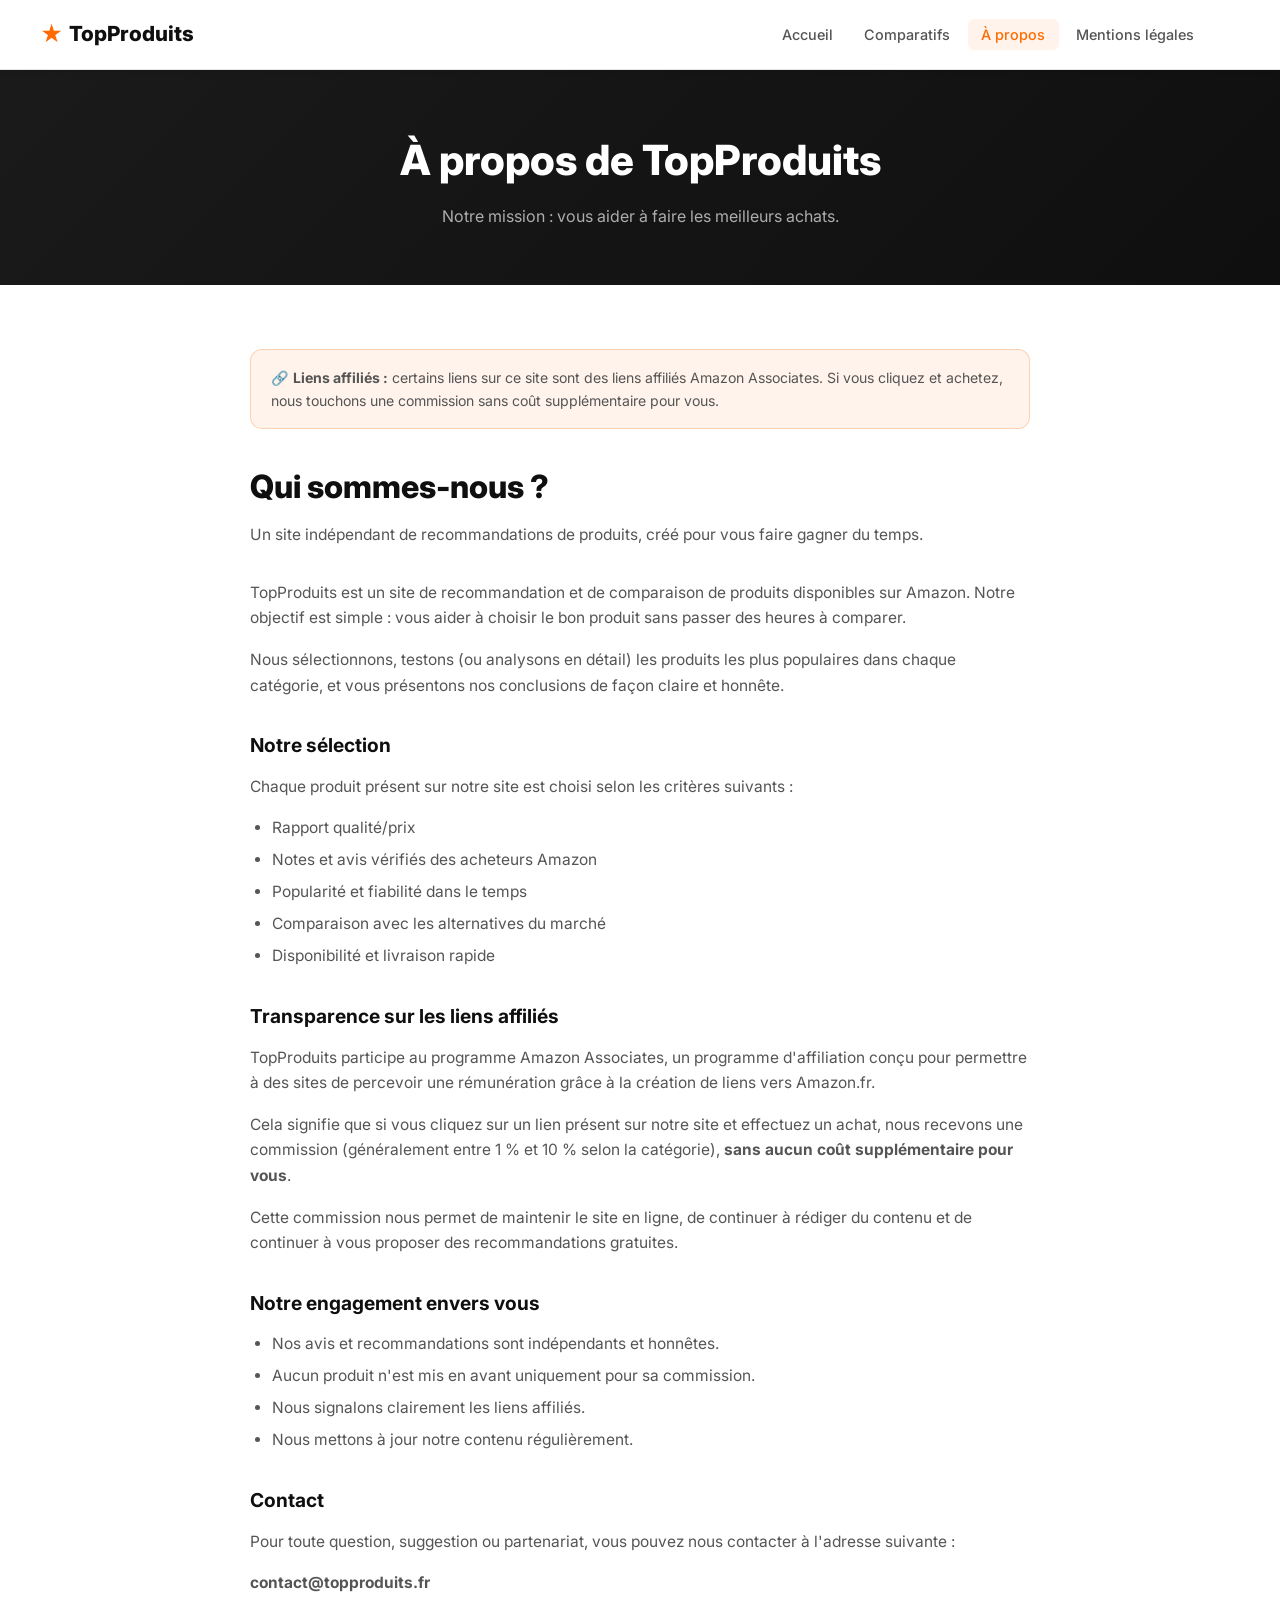
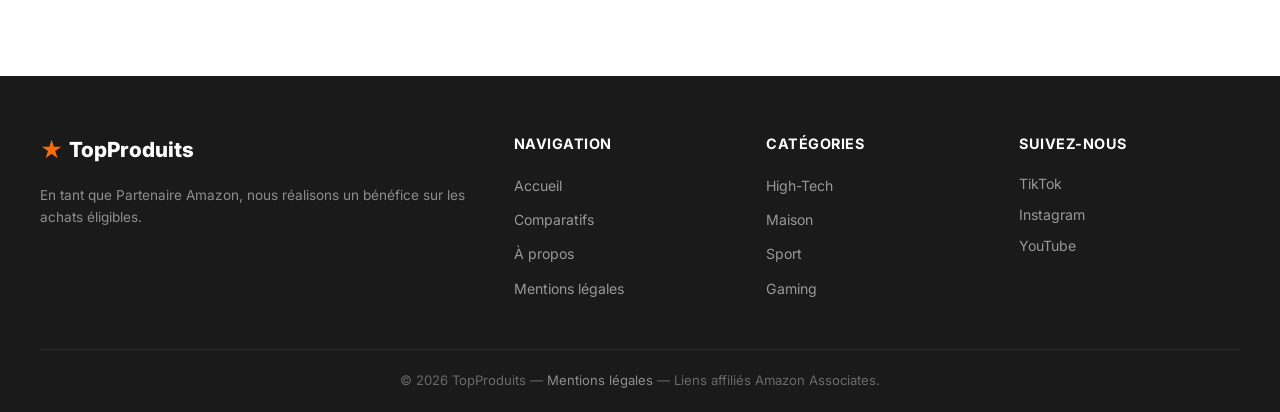
==== a-propos.html @ dd821898 "Initial commit - site affiliation TopProduits" ====
<!DOCTYPE html>
<html lang="fr">
<head>
  <meta charset="UTF-8" />
  <meta name="viewport" content="width=device-width, initial-scale=1.0" />
  <meta name="description" content="À propos de TopProduits – qui sommes-nous et comment nous sélectionnons nos produits." />
  <title>À propos – TopProduits</title>
  <link rel="stylesheet" href="css/style.css" />
  <link href="https://fonts.googleapis.com/css2?family=Inter:wght@300;400;500;600;700&display=swap" rel="stylesheet" />
</head>
<body>

  <header class="header">
    <div class="container header__inner">
      <a href="index.html" class="logo"><span class="logo__icon">★</span><span class="logo__text">TopProduits</span></a>
      <nav class="nav" id="nav">
        <ul class="nav__list">
          <li><a href="index.html" class="nav__link">Accueil</a></li>
          <li><a href="comparatifs.html" class="nav__link">Comparatifs</a></li>
          <li><a href="a-propos.html" class="nav__link active">À propos</a></li>
          <li><a href="mentions-legales.html" class="nav__link">Mentions légales</a></li>
        </ul>
      </nav>
      <div class="header__actions">
        <button class="btn-menu" id="menuToggle" aria-label="Menu"><span></span><span></span><span></span></button>
      </div>
    </div>
  </header>

  <section class="page-hero">
    <div class="container">
      <h1>À propos de TopProduits</h1>
      <p>Notre mission : vous aider à faire les meilleurs achats.</p>
    </div>
  </section>

  <main class="prose-page">
    <div class="container prose-page__inner">

      <div class="affiliate-banner">
        🔗 <strong>Liens affiliés :</strong> certains liens sur ce site sont des liens affiliés Amazon Associates. Si vous cliquez et achetez, nous touchons une commission sans coût supplémentaire pour vous.
      </div>

      <h1>Qui sommes-nous ?</h1>
      <p class="subtitle">Un site indépendant de recommandations de produits, créé pour vous faire gagner du temps.</p>

      <p>TopProduits est un site de recommandation et de comparaison de produits disponibles sur Amazon. Notre objectif est simple : vous aider à choisir le bon produit sans passer des heures à comparer.</p>

      <p>Nous sélectionnons, testons (ou analysons en détail) les produits les plus populaires dans chaque catégorie, et vous présentons nos conclusions de façon claire et honnête.</p>

      <h2>Notre sélection</h2>
      <p>Chaque produit présent sur notre site est choisi selon les critères suivants :</p>
      <ul>
        <li>Rapport qualité/prix</li>
        <li>Notes et avis vérifiés des acheteurs Amazon</li>
        <li>Popularité et fiabilité dans le temps</li>
        <li>Comparaison avec les alternatives du marché</li>
        <li>Disponibilité et livraison rapide</li>
      </ul>

      <h2>Transparence sur les liens affiliés</h2>
      <p>TopProduits participe au programme Amazon Associates, un programme d'affiliation conçu pour permettre à des sites de percevoir une rémunération grâce à la création de liens vers Amazon.fr.</p>
      <p>Cela signifie que si vous cliquez sur un lien présent sur notre site et effectuez un achat, nous recevons une commission (généralement entre 1 % et 10 % selon la catégorie), <strong>sans aucun coût supplémentaire pour vous</strong>.</p>
      <p>Cette commission nous permet de maintenir le site en ligne, de continuer à rédiger du contenu et de continuer à vous proposer des recommandations gratuites.</p>

      <h2>Notre engagement envers vous</h2>
      <ul>
        <li>Nos avis et recommandations sont indépendants et honnêtes.</li>
        <li>Aucun produit n'est mis en avant uniquement pour sa commission.</li>
        <li>Nous signalons clairement les liens affiliés.</li>
        <li>Nous mettons à jour notre contenu régulièrement.</li>
      </ul>

      <h2>Contact</h2>
      <p>Pour toute question, suggestion ou partenariat, vous pouvez nous contacter à l'adresse suivante :</p>
      <p><strong>contact@topproduits.fr</strong></p>

    </div>
  </main>

  <footer class="footer">
    <div class="container footer__inner">
      <div class="footer__brand"><a href="index.html" class="logo"><span class="logo__icon">★</span><span class="logo__text">TopProduits</span></a><p>En tant que Partenaire Amazon, nous réalisons un bénéfice sur les achats éligibles.</p></div>
      <div class="footer__links"><h4>Navigation</h4><ul><li><a href="index.html">Accueil</a></li><li><a href="comparatifs.html">Comparatifs</a></li><li><a href="a-propos.html">À propos</a></li><li><a href="mentions-legales.html">Mentions légales</a></li></ul></div>
      <div class="footer__links"><h4>Catégories</h4><ul><li><a href="index.html#cat-tech">High-Tech</a></li><li><a href="index.html#cat-maison">Maison</a></li><li><a href="index.html#cat-sport">Sport</a></li><li><a href="index.html#cat-gaming">Gaming</a></li></ul></div>
      <div class="footer__social"><h4>Suivez-nous</h4><div class="social-links"><a href="#" class="social-link">TikTok</a><a href="#" class="social-link">Instagram</a><a href="#" class="social-link">YouTube</a></div></div>
    </div>
    <div class="footer__bottom"><div class="container"><p>© 2026 TopProduits — <a href="mentions-legales.html">Mentions légales</a> — Liens affiliés Amazon Associates.</p></div></div>
  </footer>

  <button class="back-to-top" id="backToTop" aria-label="Retour en haut">↑</button>
  <script src="js/products.js"></script>
  <script src="js/app.js"></script>
</body>
</html>
---- css/style.css ----
/* =========================================
   RESET & BASE
   ========================================= */
*, *::before, *::after { box-sizing: border-box; margin: 0; padding: 0; }

:root {
  --clr-primary:    #ff6b00;
  --clr-primary-dk: #e05a00;
  --clr-dark:       #0f0f0f;
  --clr-gray-900:   #1a1a1a;
  --clr-gray-800:   #2a2a2a;
  --clr-gray-600:   #555;
  --clr-gray-400:   #999;
  --clr-gray-200:   #e5e5e5;
  --clr-gray-100:   #f5f5f5;
  --clr-white:      #ffffff;
  --clr-success:    #22c55e;
  --radius-sm:  6px;
  --radius-md:  12px;
  --radius-lg:  20px;
  --shadow-sm:  0 1px 4px rgba(0,0,0,.08);
  --shadow-md:  0 4px 20px rgba(0,0,0,.12);
  --shadow-lg:  0 8px 40px rgba(0,0,0,.18);
  --font:       'Inter', sans-serif;
  --trans:      .25s ease;
}

html { scroll-behavior: smooth; font-size: 16px; }

body {
  font-family: var(--font);
  background: var(--clr-white);
  color: var(--clr-dark);
  line-height: 1.65;
  -webkit-font-smoothing: antialiased;
}

a { color: inherit; text-decoration: none; }
img { max-width: 100%; display: block; }
ul { list-style: none; }
button { cursor: pointer; border: none; background: none; font-family: inherit; }
input, select { font-family: inherit; }

.container {
  width: min(1200px, 100% - 2rem);
  margin-inline: auto;
}

.section { padding-block: 5rem; }

.section__title {
  font-size: clamp(1.5rem, 3vw, 2rem);
  font-weight: 700;
  margin-bottom: 2rem;
  position: relative;
}
.section__title::after {
  content: '';
  display: block;
  width: 50px;
  height: 3px;
  background: var(--clr-primary);
  margin-top: 8px;
  border-radius: 2px;
}

/* =========================================
   BUTTONS
   ========================================= */
.btn {
  display: inline-flex;
  align-items: center;
  gap: .4rem;
  padding: .7rem 1.5rem;
  border-radius: var(--radius-sm);
  font-weight: 600;
  font-size: .9rem;
  transition: var(--trans);
  white-space: nowrap;
}
.btn--primary {
  background: var(--clr-primary);
  color: var(--clr-white);
}
.btn--primary:hover { background: var(--clr-primary-dk); transform: translateY(-1px); box-shadow: 0 4px 14px rgba(255,107,0,.35); }
.btn--outline {
  background: transparent;
  color: var(--clr-primary);
  border: 2px solid var(--clr-primary);
}
.btn--outline:hover { background: var(--clr-primary); color: var(--clr-white); }
.btn--amazon {
  background: #ff9900;
  color: #000;
  font-weight: 700;
  width: 100%;
  justify-content: center;
  border-radius: var(--radius-sm);
  padding: .75rem;
}
.btn--amazon:hover { background: #e68900; transform: translateY(-1px); box-shadow: 0 4px 14px rgba(255,153,0,.4); }

/* =========================================
   HEADER
   ========================================= */
.header {
  position: sticky;
  top: 0;
  z-index: 100;
  background: var(--clr-white);
  border-bottom: 1px solid var(--clr-gray-200);
  box-shadow: var(--shadow-sm);
}

.header__inner {
  display: flex;
  align-items: center;
  gap: 2rem;
  padding-block: 1rem;
}

.logo {
  display: flex;
  align-items: center;
  gap: .4rem;
  font-size: 1.3rem;
  font-weight: 800;
  flex-shrink: 0;
}
.logo__icon { color: var(--clr-primary); font-size: 1.4rem; }
.logo__text { color: var(--clr-dark); }

/* Nav */
.nav { margin-left: auto; }
.nav__list { display: flex; align-items: center; gap: .25rem; }
.nav__link {
  padding: .45rem .85rem;
  border-radius: var(--radius-sm);
  font-size: .9rem;
  font-weight: 500;
  color: var(--clr-gray-600);
  transition: var(--trans);
}
.nav__link:hover, .nav__link.active { color: var(--clr-primary); background: rgba(255,107,0,.08); }

/* Dropdown */
.nav__dropdown { position: relative; }
.nav__submenu {
  position: absolute;
  top: calc(100% + .5rem);
  left: 0;
  background: var(--clr-white);
  border: 1px solid var(--clr-gray-200);
  border-radius: var(--radius-md);
  box-shadow: var(--shadow-md);
  min-width: 160px;
  padding: .5rem;
  opacity: 0;
  visibility: hidden;
  transform: translateY(-6px);
  transition: var(--trans);
  z-index: 10;
}
.nav__dropdown:hover .nav__submenu { opacity: 1; visibility: visible; transform: translateY(0); }
.nav__submenu li a {
  display: block;
  padding: .5rem .75rem;
  border-radius: var(--radius-sm);
  font-size: .88rem;
  color: var(--clr-gray-600);
  transition: var(--trans);
}
.nav__submenu li a:hover { background: var(--clr-gray-100); color: var(--clr-primary); }

/* Header Actions */
.header__actions { display: flex; align-items: center; gap: .5rem; }
.btn-search-toggle {
  display: flex; align-items: center; justify-content: center;
  width: 38px; height: 38px;
  border-radius: var(--radius-sm);
  color: var(--clr-gray-600);
  transition: var(--trans);
}
.btn-search-toggle:hover { background: var(--clr-gray-100); color: var(--clr-primary); }

.btn-menu {
  display: none;
  flex-direction: column;
  gap: 5px;
  padding: 8px;
}
.btn-menu span {
  display: block;
  width: 22px; height: 2px;
  background: var(--clr-dark);
  border-radius: 2px;
  transition: var(--trans);
}

/* Search Bar */
.search-bar {
  background: var(--clr-gray-100);
  border-top: 1px solid var(--clr-gray-200);
  padding-block: .75rem;
  display: none;
}
.search-bar.open { display: block; }
.search-bar__inner {
  display: flex;
  align-items: center;
  gap: .75rem;
  background: var(--clr-white);
  border: 1px solid var(--clr-gray-200);
  border-radius: var(--radius-md);
  padding: .5rem 1rem;
}
.search-bar__inner svg { color: var(--clr-gray-400); flex-shrink: 0; }
.search-bar__inner input {
  flex: 1;
  border: none;
  outline: none;
  font-size: 1rem;
  background: transparent;
}
.btn-close-search { color: var(--clr-gray-400); font-size: 1rem; padding: .25rem; }
.btn-close-search:hover { color: var(--clr-dark); }

.search-results {
  margin-top: .75rem;
  display: flex;
  flex-direction: column;
  gap: .5rem;
}
.search-result-item {
  display: flex;
  align-items: center;
  gap: .75rem;
  padding: .6rem .75rem;
  background: var(--clr-white);
  border-radius: var(--radius-sm);
  border: 1px solid var(--clr-gray-200);
  cursor: pointer;
  transition: var(--trans);
}
.search-result-item:hover { border-color: var(--clr-primary); }
.search-result-item img { width: 45px; height: 45px; object-fit: cover; border-radius: var(--radius-sm); }
.search-result-item__info strong { display: block; font-size: .9rem; }
.search-result-item__info span { font-size: .8rem; color: var(--clr-gray-400); }

/* =========================================
   HERO
   ========================================= */
.hero {
  background: linear-gradient(135deg, var(--clr-gray-900) 0%, var(--clr-dark) 50%, #1a0800 100%);
  color: var(--clr-white);
  padding-block: 5rem;
  overflow: hidden;
  position: relative;
}
.hero::before {
  content: '';
  position: absolute;
  inset: 0;
  background: radial-gradient(ellipse 60% 80% at 80% 50%, rgba(255,107,0,.15), transparent);
  pointer-events: none;
}
.hero__inner {
  display: flex;
  flex-direction: column;
  gap: 3rem;
}
.hero__badge {
  display: inline-block;
  background: rgba(255,107,0,.2);
  color: var(--clr-primary);
  border: 1px solid rgba(255,107,0,.3);
  padding: .3rem .8rem;
  border-radius: 100px;
  font-size: .85rem;
  font-weight: 600;
  margin-bottom: .75rem;
}
.hero__title {
  font-size: clamp(2rem, 5vw, 3.2rem);
  font-weight: 800;
  line-height: 1.15;
}
.hero__title span { color: var(--clr-primary); }
.hero__desc {
  font-size: 1.1rem;
  color: rgba(255,255,255,.7);
  max-width: 540px;
  margin-block: 1rem 1.75rem;
}
.hero__btns { display: flex; gap: 1rem; flex-wrap: wrap; }

.hero__stats {
  display: flex;
  gap: 2rem;
  flex-wrap: wrap;
}
.stat {
  display: flex;
  flex-direction: column;
  gap: .2rem;
}
.stat strong {
  font-size: 1.8rem;
  font-weight: 800;
  color: var(--clr-primary);
}
.stat span { font-size: .85rem; color: rgba(255,255,255,.6); }

/* =========================================
   CATEGORIES
   ========================================= */
.categories { background: var(--clr-gray-100); }
.categories__grid {
  display: grid;
  grid-template-columns: repeat(auto-fill, minmax(140px, 1fr));
  gap: 1rem;
}
.cat-card {
  display: flex;
  flex-direction: column;
  align-items: center;
  gap: .6rem;
  padding: 1.5rem 1rem;
  background: var(--clr-white);
  border: 1px solid var(--clr-gray-200);
  border-radius: var(--radius-md);
  text-align: center;
  font-weight: 600;
  font-size: .9rem;
  color: var(--clr-dark);
  transition: var(--trans);
  cursor: pointer;
}
.cat-card__icon { font-size: 2rem; }
.cat-card:hover, .cat-card.active {
  border-color: var(--clr-primary);
  box-shadow: 0 0 0 3px rgba(255,107,0,.1);
  color: var(--clr-primary);
  transform: translateY(-2px);
}

/* =========================================
   PRODUCTS
   ========================================= */
.products__header {
  display: flex;
  align-items: flex-start;
  flex-wrap: wrap;
  gap: 1rem;
  margin-bottom: 2rem;
}
.products__header .section__title { margin-bottom: 0; }
.products__header .section__title::after { display: none; }

.filters {
  display: flex;
  flex-wrap: wrap;
  gap: .5rem;
  margin-left: auto;
  align-items: center;
}
.filter-btn {
  padding: .4rem 1rem;
  border-radius: 100px;
  font-size: .85rem;
  font-weight: 500;
  border: 1px solid var(--clr-gray-200);
  color: var(--clr-gray-600);
  background: var(--clr-white);
  transition: var(--trans);
}
.filter-btn:hover { border-color: var(--clr-primary); color: var(--clr-primary); }
.filter-btn.active { background: var(--clr-primary); color: var(--clr-white); border-color: var(--clr-primary); }

.sort {
  display: flex;
  align-items: center;
  gap: .5rem;
  font-size: .85rem;
  color: var(--clr-gray-600);
}
.sort select {
  padding: .4rem .75rem;
  border: 1px solid var(--clr-gray-200);
  border-radius: var(--radius-sm);
  background: var(--clr-white);
  font-size: .85rem;
  outline: none;
  cursor: pointer;
}

/* Product Grid */
.products__grid {
  display: grid;
  grid-template-columns: repeat(auto-fill, minmax(260px, 1fr));
  gap: 1.5rem;
}

/* Product Card */
.product-card {
  background: var(--clr-white);
  border: 1px solid var(--clr-gray-200);
  border-radius: var(--radius-md);
  overflow: hidden;
  transition: var(--trans);
  display: flex;
  flex-direction: column;
  position: relative;
}
.product-card:hover {
  box-shadow: var(--shadow-lg);
  transform: translateY(-4px);
  border-color: transparent;
}

.product-card__img {
  position: relative;
  aspect-ratio: 4/3;
  overflow: hidden;
  background: var(--clr-gray-100);
}
.product-card__img img {
  width: 100%; height: 100%;
  object-fit: cover;
  transition: transform .4s ease;
}
.product-card:hover .product-card__img img { transform: scale(1.04); }

.product-card__badge {
  position: absolute;
  top: .75rem;
  left: .75rem;
  background: var(--clr-primary);
  color: var(--clr-white);
  font-size: .72rem;
  font-weight: 700;
  padding: .25rem .55rem;
  border-radius: 100px;
  text-transform: uppercase;
  letter-spacing: .5px;
}
.product-card__badge--new { background: var(--clr-success); }
.product-card__badge--deal { background: #ef4444; }

.product-card__fav {
  position: absolute;
  top: .75rem;
  right: .75rem;
  background: var(--clr-white);
  border-radius: 50%;
  width: 32px; height: 32px;
  display: flex; align-items: center; justify-content: center;
  font-size: 1rem;
  box-shadow: var(--shadow-sm);
  transition: var(--trans);
  border: 1px solid var(--clr-gray-200);
}
.product-card__fav:hover, .product-card__fav.active { color: #ef4444; border-color: #ef4444; }

.product-card__body {
  padding: 1.1rem;
  display: flex;
  flex-direction: column;
  gap: .5rem;
  flex: 1;
}
.product-card__cat {
  font-size: .75rem;
  font-weight: 600;
  text-transform: uppercase;
  letter-spacing: .5px;
  color: var(--clr-primary);
}
.product-card__title {
  font-size: .97rem;
  font-weight: 700;
  line-height: 1.4;
  color: var(--clr-dark);
}
.product-card__desc {
  font-size: .84rem;
  color: var(--clr-gray-600);
  line-height: 1.5;
  display: -webkit-box;
  -webkit-line-clamp: 2;
  -webkit-box-orient: vertical;
  overflow: hidden;
}

.product-card__rating {
  display: flex;
  align-items: center;
  gap: .4rem;
  font-size: .85rem;
}
.stars { color: #fbbf24; letter-spacing: .5px; }
.rating-count { color: var(--clr-gray-400); font-size: .8rem; }

.product-card__footer {
  padding: 1rem 1.1rem;
  border-top: 1px solid var(--clr-gray-100);
  display: flex;
  align-items: center;
  justify-content: space-between;
  gap: .5rem;
}
.product-card__price {
  display: flex;
  flex-direction: column;
}
.price-current {
  font-size: 1.15rem;
  font-weight: 800;
  color: var(--clr-dark);
}
.price-old {
  font-size: .78rem;
  color: var(--clr-gray-400);
  text-decoration: line-through;
}
.product-card__footer .btn--amazon {
  padding: .55rem 1rem;
  font-size: .85rem;
  width: auto;
}

/* =========================================
   PAGINATION
   ========================================= */
.pagination {
  display: flex;
  justify-content: center;
  gap: .5rem;
  margin-top: 3rem;
}
.page-btn {
  width: 38px; height: 38px;
  display: flex; align-items: center; justify-content: center;
  border-radius: var(--radius-sm);
  border: 1px solid var(--clr-gray-200);
  font-size: .9rem;
  font-weight: 500;
  background: var(--clr-white);
  color: var(--clr-gray-600);
  transition: var(--trans);
}
.page-btn:hover { border-color: var(--clr-primary); color: var(--clr-primary); }
.page-btn.active { background: var(--clr-primary); color: var(--clr-white); border-color: var(--clr-primary); }
.page-btn:disabled { opacity: .4; cursor: not-allowed; }

/* =========================================
   FEATURED ARTICLE
   ========================================= */
.featured-article { background: var(--clr-gray-100); }

.article-card--featured {
  display: grid;
  grid-template-columns: 1fr 1fr;
  gap: 0;
  background: var(--clr-white);
  border-radius: var(--radius-lg);
  overflow: hidden;
  box-shadow: var(--shadow-md);
  border: 1px solid var(--clr-gray-200);
}
.article-card__img {
  position: relative;
  overflow: hidden;
}
.article-card__img img {
  width: 100%; height: 100%;
  object-fit: cover;
  transition: transform .4s ease;
}
.article-card--featured:hover .article-card__img img { transform: scale(1.03); }
.article-card__badge {
  position: absolute;
  top: 1rem; left: 1rem;
  background: var(--clr-primary);
  color: var(--clr-white);
  font-size: .78rem;
  font-weight: 700;
  padding: .3rem .7rem;
  border-radius: 100px;
  text-transform: uppercase;
}
.article-card__body {
  padding: 2.5rem;
  display: flex;
  flex-direction: column;
  gap: .75rem;
  justify-content: center;
}
.article-card__cat {
  font-size: .8rem;
  font-weight: 700;
  text-transform: uppercase;
  letter-spacing: .5px;
  color: var(--clr-primary);
}
.article-card__body h3 {
  font-size: 1.4rem;
  font-weight: 800;
  line-height: 1.3;
}
.article-card__body p {
  color: var(--clr-gray-600);
  font-size: .95rem;
}
.article-card__meta {
  display: flex;
  gap: 1rem;
  font-size: .82rem;
  color: var(--clr-gray-400);
}

/* =========================================
   NEWSLETTER
   ========================================= */
.newsletter {
  background: linear-gradient(135deg, var(--clr-gray-900), var(--clr-dark));
  color: var(--clr-white);
}
.newsletter__inner {
  display: flex;
  align-items: center;
  gap: 3rem;
  flex-wrap: wrap;
}
.newsletter__text { flex: 1; min-width: 280px; }
.newsletter__text h2 { font-size: 1.6rem; font-weight: 800; margin-bottom: .5rem; }
.newsletter__text p { color: rgba(255,255,255,.6); }
.newsletter__form {
  display: flex;
  gap: .75rem;
  flex: 1;
  min-width: 280px;
  max-width: 480px;
}
.newsletter__form input {
  flex: 1;
  padding: .7rem 1rem;
  border-radius: var(--radius-sm);
  border: 1px solid rgba(255,255,255,.2);
  background: rgba(255,255,255,.08);
  color: var(--clr-white);
  font-size: .95rem;
  outline: none;
  transition: var(--trans);
}
.newsletter__form input::placeholder { color: rgba(255,255,255,.4); }
.newsletter__form input:focus { border-color: var(--clr-primary); background: rgba(255,255,255,.12); }

/* =========================================
   FOOTER
   ========================================= */
.footer {
  background: var(--clr-gray-900);
  color: rgba(255,255,255,.75);
  padding-top: 3.5rem;
}
.footer__inner {
  display: grid;
  grid-template-columns: 2fr 1fr 1fr 1fr;
  gap: 2rem;
  padding-bottom: 3rem;
  border-bottom: 1px solid rgba(255,255,255,.08);
}
.footer__brand .logo { margin-bottom: 1rem; }
.footer__brand .logo__text { color: var(--clr-white); }
.footer__brand p { font-size: .85rem; line-height: 1.6; color: rgba(255,255,255,.5); }

.footer__links h4, .footer__social h4 {
  font-size: .9rem;
  font-weight: 700;
  color: var(--clr-white);
  margin-bottom: 1rem;
  text-transform: uppercase;
  letter-spacing: .5px;
}
.footer__links ul { display: flex; flex-direction: column; gap: .5rem; }
.footer__links ul a {
  font-size: .88rem;
  color: rgba(255,255,255,.55);
  transition: var(--trans);
}
.footer__links ul a:hover { color: var(--clr-primary); }

.social-links { display: flex; flex-direction: column; gap: .5rem; }
.social-link {
  font-size: .88rem;
  color: rgba(255,255,255,.55);
  transition: var(--trans);
  display: inline-block;
}
.social-link:hover { color: var(--clr-primary); }

.footer__bottom {
  padding-block: 1.25rem;
  text-align: center;
  font-size: .82rem;
  color: rgba(255,255,255,.35);
}
.footer__bottom a { color: rgba(255,255,255,.5); }
.footer__bottom a:hover { color: var(--clr-primary); }

/* =========================================
   BACK TO TOP
   ========================================= */
.back-to-top {
  position: fixed;
  bottom: 2rem;
  right: 2rem;
  width: 44px; height: 44px;
  background: var(--clr-primary);
  color: var(--clr-white);
  border-radius: 50%;
  font-size: 1.1rem;
  display: flex; align-items: center; justify-content: center;
  box-shadow: 0 4px 16px rgba(255,107,0,.4);
  opacity: 0;
  visibility: hidden;
  transform: translateY(10px);
  transition: var(--trans);
  z-index: 99;
}
.back-to-top.visible { opacity: 1; visibility: visible; transform: translateY(0); }
.back-to-top:hover { transform: translateY(-2px); }

/* =========================================
   COMPARATIFS PAGE
   ========================================= */
.page-hero {
  background: linear-gradient(135deg, var(--clr-gray-900), var(--clr-dark));
  color: var(--clr-white);
  padding-block: 3.5rem;
  text-align: center;
}
.page-hero h1 { font-size: clamp(1.8rem, 4vw, 2.6rem); font-weight: 800; margin-bottom: .5rem; }
.page-hero p { color: rgba(255,255,255,.65); font-size: 1rem; }

.articles-grid {
  display: grid;
  grid-template-columns: repeat(auto-fill, minmax(300px, 1fr));
  gap: 1.5rem;
}
.article-card {
  background: var(--clr-white);
  border: 1px solid var(--clr-gray-200);
  border-radius: var(--radius-md);
  overflow: hidden;
  transition: var(--trans);
  display: flex;
  flex-direction: column;
}
.article-card:hover { box-shadow: var(--shadow-lg); transform: translateY(-4px); border-color: transparent; }
.article-card .article-card__img { aspect-ratio: 16/9; }
.article-card .article-card__body { padding: 1.25rem; flex: 1; display: flex; flex-direction: column; gap: .5rem; }
.article-card .article-card__body h3 { font-size: 1.05rem; font-weight: 700; line-height: 1.4; }
.article-card .article-card__body p { font-size: .87rem; color: var(--clr-gray-600); flex: 1; }
.article-card .article-card__body .btn { margin-top: auto; align-self: flex-start; }

/* Comparison Table */
.comparison-section { background: var(--clr-gray-100); }
.comparison-table-wrap { overflow-x: auto; border-radius: var(--radius-md); border: 1px solid var(--clr-gray-200); }
.comparison-table {
  width: 100%;
  border-collapse: collapse;
  background: var(--clr-white);
  font-size: .9rem;
}
.comparison-table th, .comparison-table td {
  padding: .85rem 1rem;
  text-align: left;
  border-bottom: 1px solid var(--clr-gray-100);
}
.comparison-table th {
  background: var(--clr-gray-900);
  color: var(--clr-white);
  font-weight: 600;
  white-space: nowrap;
}
.comparison-table tr:hover td { background: rgba(255,107,0,.04); }
.comparison-table .check { color: var(--clr-success); font-weight: 700; }
.comparison-table .cross { color: #ef4444; }

/* =========================================
   ABOUT & LEGAL PAGES
   ========================================= */
.prose-page { padding-block: 4rem; }
.prose-page__inner { max-width: 780px; margin-inline: auto; }
.prose-page h1 { font-size: 2rem; font-weight: 800; margin-bottom: .5rem; }
.prose-page .subtitle { color: var(--clr-gray-600); margin-bottom: 2rem; }
.prose-page h2 { font-size: 1.2rem; font-weight: 700; margin-top: 2rem; margin-bottom: .75rem; color: var(--clr-dark); }
.prose-page p { color: var(--clr-gray-600); margin-bottom: 1rem; font-size: .97rem; }
.prose-page ul { padding-left: 1.4rem; margin-bottom: 1rem; }
.prose-page ul li { list-style: disc; color: var(--clr-gray-600); margin-bottom: .4rem; font-size: .97rem; }
.prose-page a { color: var(--clr-primary); }
.prose-page a:hover { text-decoration: underline; }
.affiliate-banner {
  background: rgba(255,107,0,.08);
  border: 1px solid rgba(255,107,0,.25);
  border-radius: var(--radius-md);
  padding: 1rem 1.25rem;
  font-size: .88rem;
  color: var(--clr-gray-600);
  margin-bottom: 2rem;
}

/* =========================================
   TOAST NOTIFICATION
   ========================================= */
.toast {
  position: fixed;
  bottom: 5rem;
  left: 50%;
  transform: translateX(-50%) translateY(20px);
  background: var(--clr-gray-900);
  color: var(--clr-white);
  padding: .7rem 1.5rem;
  border-radius: 100px;
  font-size: .88rem;
  font-weight: 500;
  box-shadow: var(--shadow-lg);
  opacity: 0;
  visibility: hidden;
  transition: var(--trans);
  z-index: 200;
  white-space: nowrap;
}
.toast.show { opacity: 1; visibility: visible; transform: translateX(-50%) translateY(0); }

/* =========================================
   RESPONSIVE
   ========================================= */
@media (max-width: 900px) {
  .article-card--featured { grid-template-columns: 1fr; }
  .article-card--featured .article-card__img { aspect-ratio: 16/9; }
  .footer__inner { grid-template-columns: 1fr 1fr; }
}

@media (max-width: 768px) {
  .nav { display: none; position: absolute; top: 100%; left: 0; right: 0; background: var(--clr-white); border-top: 1px solid var(--clr-gray-200); padding: 1rem; z-index: 50; box-shadow: var(--shadow-md); }
  .nav.open { display: block; }
  .nav__list { flex-direction: column; gap: .25rem; }
  .nav__submenu { position: static; opacity: 1; visibility: visible; transform: none; box-shadow: none; border: none; background: var(--clr-gray-100); padding-left: 1rem; display: none; }
  .nav__dropdown.open .nav__submenu { display: block; }
  .btn-menu { display: flex; }

  .hero__inner { gap: 2rem; }
  .hero__stats { gap: 1.5rem; }
  .products__header { flex-direction: column; }
  .filters { margin-left: 0; }
  .newsletter__form { flex-direction: column; }
  .footer__inner { grid-template-columns: 1fr; }
}

@media (max-width: 480px) {
  .products__grid { grid-template-columns: 1fr; }
  .categories__grid { grid-template-columns: repeat(3, 1fr); }
}
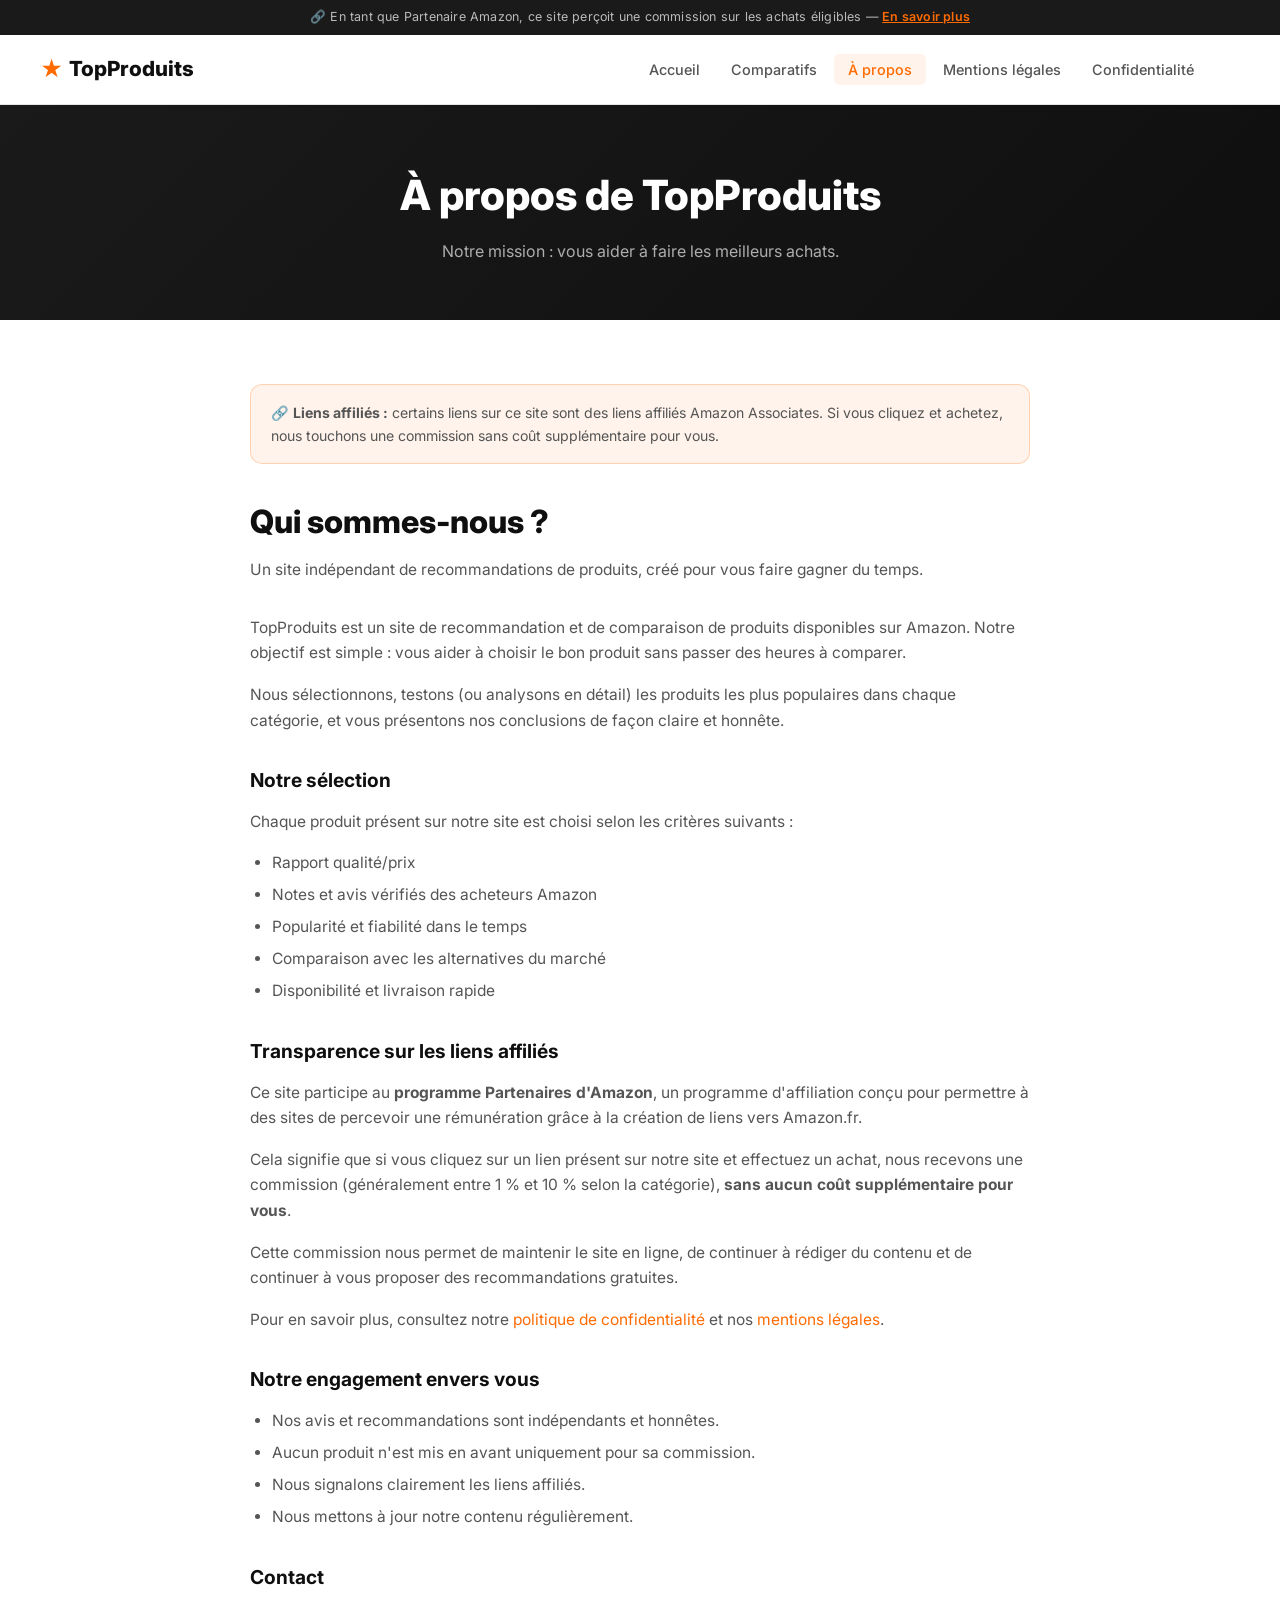
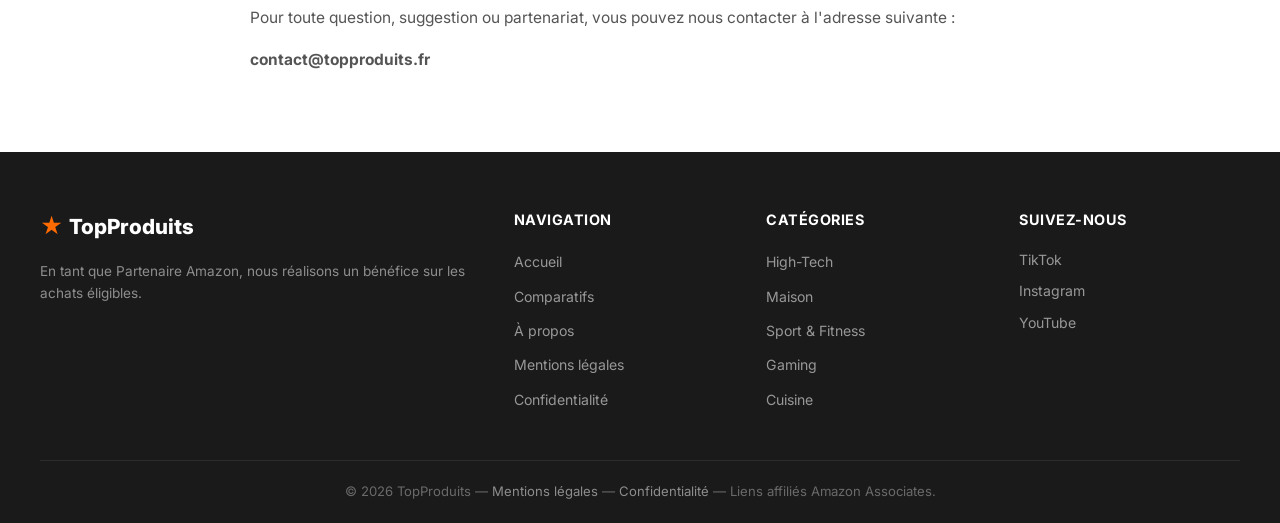
==== commit 2983f549: "Cahier des charges final: liens tag=snaken18-21, politique confidentialite, conformite Amazon, SEO, " ====
--- a/a-propos.html
+++ b/a-propos.html
@@ -3,12 +3,21 @@
 <head>
   <meta charset="UTF-8" />
   <meta name="viewport" content="width=device-width, initial-scale=1.0" />
-  <meta name="description" content="À propos de TopProduits – qui sommes-nous et comment nous sélectionnons nos produits." />
-  <title>À propos – TopProduits</title>
+  <meta name="description" content="À propos de TopProduits – qui sommes-nous, notre sélection de produits Amazon et transparence sur les liens affiliés." />
+  <meta name="robots" content="index, follow" />
+  <link rel="icon" type="image/svg+xml" href="data:image/svg+xml,<svg xmlns='http://www.w3.org/2000/svg' viewBox='0 0 100 100'><text y='.9em' font-size='90'>★</text></svg>" />
+  <title>À propos – TopProduits | Notre sélection Amazon</title>
   <link rel="stylesheet" href="css/style.css" />
   <link href="https://fonts.googleapis.com/css2?family=Inter:wght@300;400;500;600;700&display=swap" rel="stylesheet" />
 </head>
 <body>
+
+  <!-- AFFILIATE TOPBAR -->
+  <div class="affiliate-topbar">
+    <div class="container">
+      🔗 En tant que Partenaire Amazon, ce site perçoit une commission sur les achats éligibles — <a href="mentions-legales.html">En savoir plus</a>
+    </div>
+  </div>
 
   <header class="header">
     <div class="container header__inner">
@@ -19,6 +28,7 @@
           <li><a href="comparatifs.html" class="nav__link">Comparatifs</a></li>
           <li><a href="a-propos.html" class="nav__link active">À propos</a></li>
           <li><a href="mentions-legales.html" class="nav__link">Mentions légales</a></li>
+          <li><a href="politique-confidentialite.html" class="nav__link">Confidentialité</a></li>
         </ul>
       </nav>
       <div class="header__actions">
@@ -59,9 +69,10 @@
       </ul>
 
       <h2>Transparence sur les liens affiliés</h2>
-      <p>TopProduits participe au programme Amazon Associates, un programme d'affiliation conçu pour permettre à des sites de percevoir une rémunération grâce à la création de liens vers Amazon.fr.</p>
+      <p>Ce site participe au <strong>programme Partenaires d'Amazon</strong>, un programme d'affiliation conçu pour permettre à des sites de percevoir une rémunération grâce à la création de liens vers Amazon.fr.</p>
       <p>Cela signifie que si vous cliquez sur un lien présent sur notre site et effectuez un achat, nous recevons une commission (généralement entre 1 % et 10 % selon la catégorie), <strong>sans aucun coût supplémentaire pour vous</strong>.</p>
       <p>Cette commission nous permet de maintenir le site en ligne, de continuer à rédiger du contenu et de continuer à vous proposer des recommandations gratuites.</p>
+      <p>Pour en savoir plus, consultez notre <a href="politique-confidentialite.html">politique de confidentialité</a> et nos <a href="mentions-legales.html">mentions légales</a>.</p>
 
       <h2>Notre engagement envers vous</h2>
       <ul>
@@ -81,11 +92,11 @@
   <footer class="footer">
     <div class="container footer__inner">
       <div class="footer__brand"><a href="index.html" class="logo"><span class="logo__icon">★</span><span class="logo__text">TopProduits</span></a><p>En tant que Partenaire Amazon, nous réalisons un bénéfice sur les achats éligibles.</p></div>
-      <div class="footer__links"><h4>Navigation</h4><ul><li><a href="index.html">Accueil</a></li><li><a href="comparatifs.html">Comparatifs</a></li><li><a href="a-propos.html">À propos</a></li><li><a href="mentions-legales.html">Mentions légales</a></li></ul></div>
-      <div class="footer__links"><h4>Catégories</h4><ul><li><a href="index.html#cat-tech">High-Tech</a></li><li><a href="index.html#cat-maison">Maison</a></li><li><a href="index.html#cat-sport">Sport</a></li><li><a href="index.html#cat-gaming">Gaming</a></li></ul></div>
+      <div class="footer__links"><h4>Navigation</h4><ul><li><a href="index.html">Accueil</a></li><li><a href="comparatifs.html">Comparatifs</a></li><li><a href="a-propos.html">À propos</a></li><li><a href="mentions-legales.html">Mentions légales</a></li><li><a href="politique-confidentialite.html">Confidentialité</a></li></ul></div>
+      <div class="footer__links"><h4>Catégories</h4><ul><li><a href="index.html#cat-tech">High-Tech</a></li><li><a href="index.html#cat-maison">Maison</a></li><li><a href="index.html#cat-sport">Sport &amp; Fitness</a></li><li><a href="index.html#cat-gaming">Gaming</a></li><li><a href="index.html#cat-cuisine">Cuisine</a></li></ul></div>
       <div class="footer__social"><h4>Suivez-nous</h4><div class="social-links"><a href="#" class="social-link">TikTok</a><a href="#" class="social-link">Instagram</a><a href="#" class="social-link">YouTube</a></div></div>
     </div>
-    <div class="footer__bottom"><div class="container"><p>© 2026 TopProduits — <a href="mentions-legales.html">Mentions légales</a> — Liens affiliés Amazon Associates.</p></div></div>
+    <div class="footer__bottom"><div class="container"><p>© 2026 TopProduits — <a href="mentions-legales.html">Mentions légales</a> — <a href="politique-confidentialite.html">Confidentialité</a> — Liens affiliés Amazon Associates.</p></div></div>
   </footer>
 
   <button class="back-to-top" id="backToTop" aria-label="Retour en haut">↑</button>
--- a/css/style.css
+++ b/css/style.css
@@ -65,6 +65,24 @@
 }
 
 /* =========================================
+   AFFILIATE TOPBAR
+   ========================================= */
+.affiliate-topbar {
+  background: var(--clr-gray-900);
+  color: rgba(255,255,255,.7);
+  font-size: .78rem;
+  text-align: center;
+  padding: .45rem 0;
+  letter-spacing: .2px;
+}
+.affiliate-topbar a {
+  color: var(--clr-primary);
+  font-weight: 600;
+  text-decoration: underline;
+}
+.affiliate-topbar a:hover { color: #fff; }
+
+/* =========================================
    BUTTONS
    ========================================= */
 .btn {
@@ -422,14 +440,18 @@
   position: relative;
   aspect-ratio: 4/3;
   overflow: hidden;
-  background: var(--clr-gray-100);
+  background: #fff;
+  display: flex;
+  align-items: center;
+  justify-content: center;
+  padding: 1rem;
 }
 .product-card__img img {
   width: 100%; height: 100%;
-  object-fit: cover;
+  object-fit: contain;
   transition: transform .4s ease;
 }
-.product-card:hover .product-card__img img { transform: scale(1.04); }
+.product-card:hover .product-card__img img { transform: scale(1.06); }
 
 .product-card__badge {
   position: absolute;
@@ -512,17 +534,39 @@
 .product-card__price {
   display: flex;
   flex-direction: column;
+  gap: .15rem;
+}
+.price-row {
+  display: flex;
+  align-items: center;
+  gap: .4rem;
 }
 .price-current {
   font-size: 1.15rem;
   font-weight: 800;
   color: var(--clr-dark);
 }
+.price-savings {
+  font-size: .75rem;
+  font-weight: 700;
+  color: var(--clr-success);
+  background: rgba(34,197,94,.12);
+  padding: .15rem .45rem;
+  border-radius: 4px;
+  letter-spacing: .3px;
+}
 .price-old {
   font-size: .78rem;
   color: var(--clr-gray-400);
   text-decoration: line-through;
 }
+.price-disclaimer {
+  display: block;
+  font-size: .7rem;
+  color: var(--clr-gray-400);
+  font-style: italic;
+  margin-top: .15rem;
+}
 .product-card__footer .btn--amazon {
   padding: .55rem 1rem;
   font-size: .85rem;
@@ -530,6 +574,24 @@
 }
 
 /* =========================================
+   TOP DEALS
+   ========================================= */
+.top-deals {
+  background: linear-gradient(160deg, #fff8f0 0%, var(--clr-gray-100) 100%);
+  border-top: 1px solid rgba(255,107,0,.1);
+  border-bottom: 1px solid rgba(255,107,0,.1);
+}
+.section-header-flex {
+  display: flex;
+  align-items: center;
+  justify-content: space-between;
+  flex-wrap: wrap;
+  gap: 1rem;
+  margin-bottom: 2rem;
+}
+.section-header-flex .section__title { margin-bottom: 0; }
+
+/* =========================================
    PAGINATION
    ========================================= */
 .pagination {
@@ -574,7 +636,9 @@
 }
 .article-card__img img {
   width: 100%; height: 100%;
-  object-fit: cover;
+  object-fit: contain;
+  background: #fff;
+  padding: 1.5rem;
   transition: transform .4s ease;
 }
 .article-card--featured:hover .article-card__img img { transform: scale(1.03); }
@@ -618,6 +682,34 @@
   font-size: .82rem;
   color: var(--clr-gray-400);
 }
+
+/* =========================================
+   TRUST SECTION
+   ========================================= */
+.trust-section {
+  background: var(--clr-white);
+}
+.trust-section .section__title::after { margin-inline: auto; }
+.trust-grid {
+  display: grid;
+  grid-template-columns: repeat(auto-fill, minmax(230px, 1fr));
+  gap: 1.5rem;
+}
+.trust-card {
+  text-align: center;
+  padding: 2rem 1.25rem;
+  border: 1px solid var(--clr-gray-200);
+  border-radius: var(--radius-md);
+  transition: var(--trans);
+}
+.trust-card:hover {
+  border-color: var(--clr-primary);
+  box-shadow: 0 0 0 3px rgba(255,107,0,.08);
+  transform: translateY(-3px);
+}
+.trust-card__icon { font-size: 2.5rem; margin-bottom: .75rem; }
+.trust-card h3 { font-size: 1rem; font-weight: 700; margin-bottom: .4rem; }
+.trust-card p { font-size: .88rem; color: var(--clr-gray-600); line-height: 1.6; }
 
 /* =========================================
    NEWSLETTER
@@ -759,7 +851,18 @@
   flex-direction: column;
 }
 .article-card:hover { box-shadow: var(--shadow-lg); transform: translateY(-4px); border-color: transparent; }
-.article-card .article-card__img { aspect-ratio: 16/9; }
+.article-card .article-card__img {
+  aspect-ratio: 16/9;
+  background: #fff;
+  display: flex;
+  align-items: center;
+  justify-content: center;
+}
+.article-card .article-card__img img {
+  width: 100%; height: 100%;
+  object-fit: contain;
+  padding: 1rem;
+}
 .article-card .article-card__body { padding: 1.25rem; flex: 1; display: flex; flex-direction: column; gap: .5rem; }
 .article-card .article-card__body h3 { font-size: 1.05rem; font-weight: 700; line-height: 1.4; }
 .article-card .article-card__body p { font-size: .87rem; color: var(--clr-gray-600); flex: 1; }
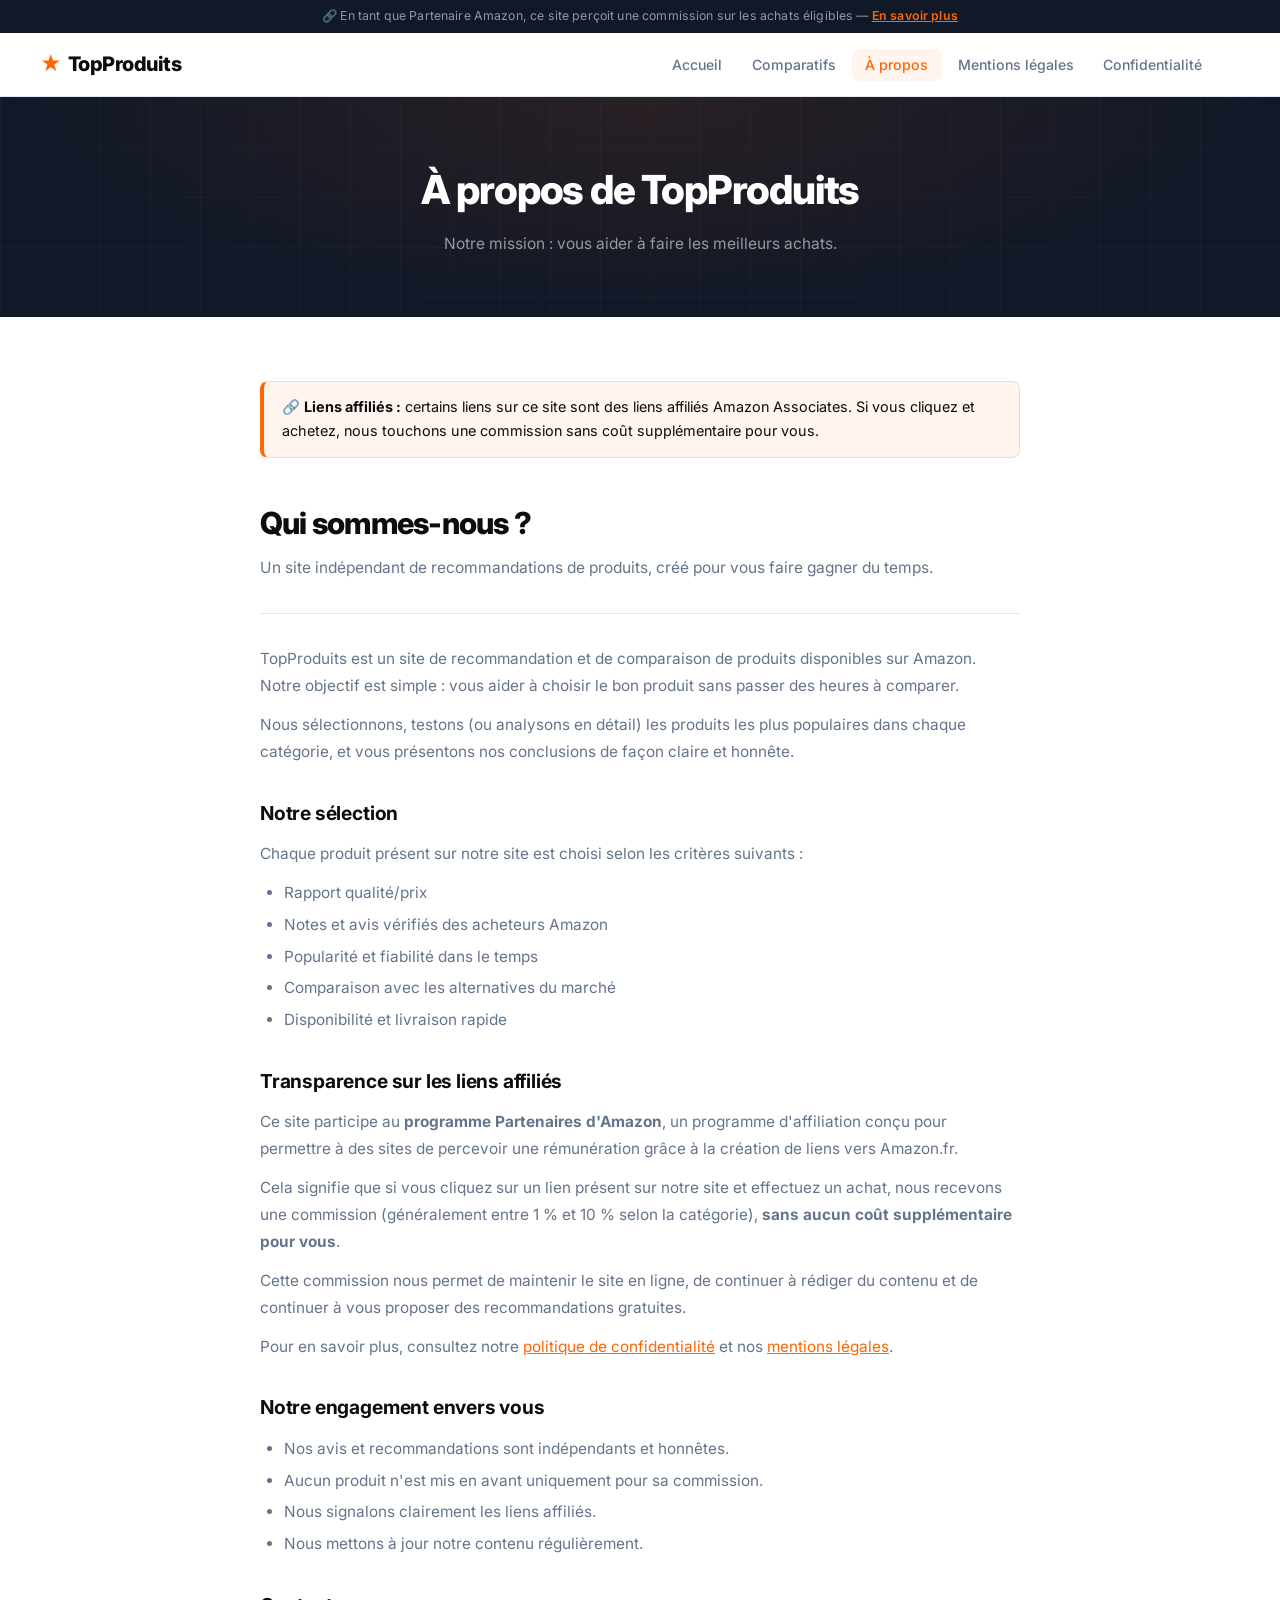
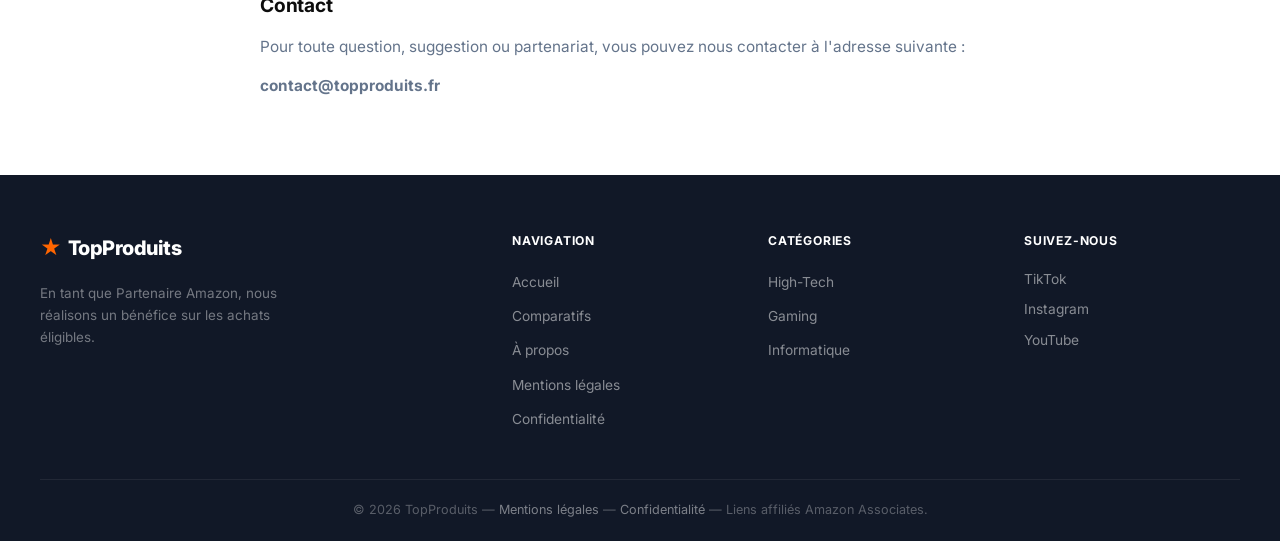
==== commit 8846608b: "Refonte complete du site - nouveau CSS + toutes pages mises a jour" ====
--- a/a-propos.html
+++ b/a-propos.html
@@ -93,7 +93,7 @@
     <div class="container footer__inner">
       <div class="footer__brand"><a href="index.html" class="logo"><span class="logo__icon">★</span><span class="logo__text">TopProduits</span></a><p>En tant que Partenaire Amazon, nous réalisons un bénéfice sur les achats éligibles.</p></div>
       <div class="footer__links"><h4>Navigation</h4><ul><li><a href="index.html">Accueil</a></li><li><a href="comparatifs.html">Comparatifs</a></li><li><a href="a-propos.html">À propos</a></li><li><a href="mentions-legales.html">Mentions légales</a></li><li><a href="politique-confidentialite.html">Confidentialité</a></li></ul></div>
-      <div class="footer__links"><h4>Catégories</h4><ul><li><a href="index.html#cat-tech">High-Tech</a></li><li><a href="index.html#cat-maison">Maison</a></li><li><a href="index.html#cat-sport">Sport &amp; Fitness</a></li><li><a href="index.html#cat-gaming">Gaming</a></li><li><a href="index.html#cat-cuisine">Cuisine</a></li></ul></div>
+      <div class="footer__links"><h4>Catégories</h4><ul><li><a href="index.html#cat-tech">High-Tech</a></li><li><a href="index.html#cat-gaming">Gaming</a></li><li><a href="index.html#cat-informatique">Informatique</a></li></ul></div>
       <div class="footer__social"><h4>Suivez-nous</h4><div class="social-links"><a href="#" class="social-link">TikTok</a><a href="#" class="social-link">Instagram</a><a href="#" class="social-link">YouTube</a></div></div>
     </div>
     <div class="footer__bottom"><div class="container"><p>© 2026 TopProduits — <a href="mentions-legales.html">Mentions légales</a> — <a href="politique-confidentialite.html">Confidentialité</a> — Liens affiliés Amazon Associates.</p></div></div>
--- a/css/style.css
+++ b/css/style.css
@@ -1,969 +1,458 @@
-/* =========================================
-   RESET & BASE
-   ========================================= */
+﻿/* ==========================================================
+   TopProduits 2026 — Design System
+   ========================================================== */
+
+/* ── RESET & VARIABLES ─────────────────────────────────── */
 *, *::before, *::after { box-sizing: border-box; margin: 0; padding: 0; }
 
 :root {
-  --clr-primary:    #ff6b00;
-  --clr-primary-dk: #e05a00;
-  --clr-dark:       #0f0f0f;
-  --clr-gray-900:   #1a1a1a;
-  --clr-gray-800:   #2a2a2a;
-  --clr-gray-600:   #555;
-  --clr-gray-400:   #999;
-  --clr-gray-200:   #e5e5e5;
-  --clr-gray-100:   #f5f5f5;
-  --clr-white:      #ffffff;
-  --clr-success:    #22c55e;
-  --radius-sm:  6px;
-  --radius-md:  12px;
-  --radius-lg:  20px;
-  --shadow-sm:  0 1px 4px rgba(0,0,0,.08);
-  --shadow-md:  0 4px 20px rgba(0,0,0,.12);
-  --shadow-lg:  0 8px 40px rgba(0,0,0,.18);
-  --font:       'Inter', sans-serif;
-  --trans:      .25s ease;
-}
-
+  /* Brand */
+  --orange:       #FF6500;
+  --orange-dk:    #D95300;
+  --orange-lt:    #FFF4EE;
+  --orange-glow:  rgba(255,101,0,.15);
+
+  /* Neutrals */
+  --ink:          #0D0D0D;
+  --ink-900:      #111827;
+  --ink-800:      #1F2937;
+  --gray-600:     #64748B;
+  --gray-400:     #94A3B8;
+  --gray-200:     #E2E8F0;
+  --gray-100:     #F8FAFC;
+  --white:        #FFFFFF;
+
+  /* Semantic */
+  --success:      #10B981;
+  --danger:       #EF4444;
+  --star:         #FBBF24;
+
+  /* Backward compat (used in inline HTML) */
+  --clr-primary:    var(--orange);
+  --clr-primary-dk: var(--orange-dk);
+  --clr-dark:       var(--ink);
+  --clr-gray-900:   var(--ink-900);
+  --clr-gray-600:   var(--gray-600);
+  --clr-gray-400:   var(--gray-400);
+  --clr-gray-200:   var(--gray-200);
+  --clr-gray-100:   var(--gray-100);
+  --clr-white:      var(--white);
+  --clr-success:    var(--success);
+
+  /* Radius */
+  --r-xs:    4px;
+  --r-sm:    8px;
+  --r-md:    14px;
+  --r-lg:    22px;
+  --r-full:  9999px;
+  --radius-sm: var(--r-sm);
+  --radius-md: var(--r-md);
+  --radius-lg: var(--r-lg);
+
+  /* Shadows */
+  --sh-xs:     0 1px 3px rgba(0,0,0,.06);
+  --sh-sm:     0 2px 8px rgba(0,0,0,.08);
+  --sh-md:     0 8px 24px rgba(0,0,0,.1);
+  --sh-lg:     0 20px 50px rgba(0,0,0,.15);
+  --sh-orange: 0 4px 18px rgba(255,101,0,.35);
+  --shadow-sm: var(--sh-xs);
+  --shadow-md: var(--sh-md);
+  --shadow-lg: var(--sh-lg);
+
+  /* Font & transition */
+  --font: 'Inter', -apple-system, sans-serif;
+  --tr:   .2s ease;
+  --trans: var(--tr);
+}
+
+/* ── BASE ───────────────────────────────────────────────── */
 html { scroll-behavior: smooth; font-size: 16px; }
-
 body {
   font-family: var(--font);
-  background: var(--clr-white);
-  color: var(--clr-dark);
+  background: var(--white);
+  color: var(--ink);
   line-height: 1.65;
   -webkit-font-smoothing: antialiased;
 }
-
 a { color: inherit; text-decoration: none; }
 img { max-width: 100%; display: block; }
 ul { list-style: none; }
 button { cursor: pointer; border: none; background: none; font-family: inherit; }
 input, select { font-family: inherit; }
 
-.container {
-  width: min(1200px, 100% - 2rem);
-  margin-inline: auto;
-}
-
+.container { width: min(1200px, 100% - 2rem); margin-inline: auto; }
 .section { padding-block: 5rem; }
 
 .section__title {
-  font-size: clamp(1.5rem, 3vw, 2rem);
-  font-weight: 700;
+  font-size: clamp(1.4rem, 3vw, 1.9rem);
+  font-weight: 800;
+  letter-spacing: -.025em;
   margin-bottom: 2rem;
-  position: relative;
 }
 .section__title::after {
   content: '';
   display: block;
-  width: 50px;
-  height: 3px;
-  background: var(--clr-primary);
-  margin-top: 8px;
-  border-radius: 2px;
-}
-
-/* =========================================
-   AFFILIATE TOPBAR
-   ========================================= */
+  width: 36px; height: 3px;
+  background: var(--orange);
+  margin-top: .5rem;
+  border-radius: var(--r-full);
+}
+
+/* ── AFFILIATE TOPBAR ───────────────────────────────────── */
 .affiliate-topbar {
-  background: var(--clr-gray-900);
-  color: rgba(255,255,255,.7);
-  font-size: .78rem;
+  background: var(--ink-900);
+  color: rgba(255,255,255,.55);
+  font-size: .77rem;
   text-align: center;
-  padding: .45rem 0;
-  letter-spacing: .2px;
-}
-.affiliate-topbar a {
-  color: var(--clr-primary);
-  font-weight: 600;
-  text-decoration: underline;
-}
+  padding: .4rem 0;
+  letter-spacing: .15px;
+}
+.affiliate-topbar a { color: var(--orange); font-weight: 600; text-decoration: underline; }
 .affiliate-topbar a:hover { color: #fff; }
 
-/* =========================================
-   BUTTONS
-   ========================================= */
+/* ── BUTTONS ────────────────────────────────────────────── */
 .btn {
-  display: inline-flex;
-  align-items: center;
-  gap: .4rem;
-  padding: .7rem 1.5rem;
-  border-radius: var(--radius-sm);
-  font-weight: 600;
-  font-size: .9rem;
-  transition: var(--trans);
-  white-space: nowrap;
-}
-.btn--primary {
-  background: var(--clr-primary);
-  color: var(--clr-white);
-}
-.btn--primary:hover { background: var(--clr-primary-dk); transform: translateY(-1px); box-shadow: 0 4px 14px rgba(255,107,0,.35); }
-.btn--outline {
-  background: transparent;
-  color: var(--clr-primary);
-  border: 2px solid var(--clr-primary);
-}
-.btn--outline:hover { background: var(--clr-primary); color: var(--clr-white); }
-.btn--amazon {
-  background: #ff9900;
-  color: #000;
-  font-weight: 700;
-  width: 100%;
-  justify-content: center;
-  border-radius: var(--radius-sm);
-  padding: .75rem;
-}
-.btn--amazon:hover { background: #e68900; transform: translateY(-1px); box-shadow: 0 4px 14px rgba(255,153,0,.4); }
-
-/* =========================================
-   HEADER
-   ========================================= */
+  display: inline-flex; align-items: center; justify-content: center; gap: .4rem;
+  padding: .7rem 1.4rem;
+  border-radius: var(--r-sm);
+  font-weight: 600; font-size: .9rem;
+  transition: var(--tr);
+  white-space: nowrap; cursor: pointer;
+}
+.btn--primary { background: var(--orange); color: var(--white); }
+.btn--primary:hover { background: var(--orange-dk); transform: translateY(-1px); box-shadow: var(--sh-orange); }
+.btn--outline { background: transparent; color: var(--orange); border: 2px solid var(--orange); }
+.btn--outline:hover { background: var(--orange); color: var(--white); }
+.btn--ghost { background: rgba(255,255,255,.1); color: var(--white); border: 1px solid rgba(255,255,255,.15); }
+.btn--ghost:hover { background: rgba(255,255,255,.18); }
+.btn--amazon { background: #FF9900; color: #000; font-weight: 700; width: 100%; border-radius: var(--r-sm); padding: .7rem; }
+.btn--amazon:hover { background: #E68900; transform: translateY(-1px); box-shadow: 0 4px 14px rgba(255,153,0,.4); }
+
+/* ── HEADER ─────────────────────────────────────────────── */
 .header {
-  position: sticky;
-  top: 0;
-  z-index: 100;
-  background: var(--clr-white);
-  border-bottom: 1px solid var(--clr-gray-200);
-  box-shadow: var(--shadow-sm);
-}
-
-.header__inner {
-  display: flex;
-  align-items: center;
-  gap: 2rem;
-  padding-block: 1rem;
-}
-
-.logo {
-  display: flex;
-  align-items: center;
-  gap: .4rem;
-  font-size: 1.3rem;
-  font-weight: 800;
-  flex-shrink: 0;
-}
-.logo__icon { color: var(--clr-primary); font-size: 1.4rem; }
-.logo__text { color: var(--clr-dark); }
-
-/* Nav */
+  position: sticky; top: 0; z-index: 100;
+  background: rgba(255,255,255,.96);
+  backdrop-filter: blur(12px);
+  -webkit-backdrop-filter: blur(12px);
+  border-bottom: 1px solid var(--gray-200);
+  transition: box-shadow var(--tr);
+}
+.header__inner { display: flex; align-items: center; gap: 1.5rem; padding-block: .9rem; }
+
+.logo { display: flex; align-items: center; gap: .4rem; font-size: 1.25rem; font-weight: 800; flex-shrink: 0; letter-spacing: -.025em; }
+.logo__icon { color: var(--orange); font-size: 1.3rem; }
+.logo__text { color: var(--ink); }
+
 .nav { margin-left: auto; }
-.nav__list { display: flex; align-items: center; gap: .25rem; }
-.nav__link {
-  padding: .45rem .85rem;
-  border-radius: var(--radius-sm);
-  font-size: .9rem;
-  font-weight: 500;
-  color: var(--clr-gray-600);
-  transition: var(--trans);
-}
-.nav__link:hover, .nav__link.active { color: var(--clr-primary); background: rgba(255,107,0,.08); }
-
-/* Dropdown */
+.nav__list { display: flex; align-items: center; gap: .15rem; }
+.nav__link { padding: .45rem .85rem; border-radius: var(--r-sm); font-size: .88rem; font-weight: 500; color: var(--gray-600); transition: var(--tr); }
+.nav__link:hover, .nav__link.active { color: var(--orange); background: var(--orange-lt); }
+
 .nav__dropdown { position: relative; }
 .nav__submenu {
-  position: absolute;
-  top: calc(100% + .5rem);
-  left: 0;
-  background: var(--clr-white);
-  border: 1px solid var(--clr-gray-200);
-  border-radius: var(--radius-md);
-  box-shadow: var(--shadow-md);
-  min-width: 160px;
-  padding: .5rem;
-  opacity: 0;
-  visibility: hidden;
-  transform: translateY(-6px);
-  transition: var(--trans);
-  z-index: 10;
+  position: absolute; top: calc(100% + .5rem); left: 0;
+  background: var(--white); border: 1px solid var(--gray-200);
+  border-radius: var(--r-md); box-shadow: var(--sh-lg);
+  min-width: 165px; padding: .5rem;
+  opacity: 0; visibility: hidden; transform: translateY(-6px);
+  transition: var(--tr); z-index: 20;
 }
 .nav__dropdown:hover .nav__submenu { opacity: 1; visibility: visible; transform: translateY(0); }
-.nav__submenu li a {
-  display: block;
-  padding: .5rem .75rem;
-  border-radius: var(--radius-sm);
-  font-size: .88rem;
-  color: var(--clr-gray-600);
-  transition: var(--trans);
-}
-.nav__submenu li a:hover { background: var(--clr-gray-100); color: var(--clr-primary); }
-
-/* Header Actions */
-.header__actions { display: flex; align-items: center; gap: .5rem; }
-.btn-search-toggle {
-  display: flex; align-items: center; justify-content: center;
-  width: 38px; height: 38px;
-  border-radius: var(--radius-sm);
-  color: var(--clr-gray-600);
-  transition: var(--trans);
-}
-.btn-search-toggle:hover { background: var(--clr-gray-100); color: var(--clr-primary); }
-
-.btn-menu {
-  display: none;
-  flex-direction: column;
-  gap: 5px;
-  padding: 8px;
-}
-.btn-menu span {
-  display: block;
-  width: 22px; height: 2px;
-  background: var(--clr-dark);
-  border-radius: 2px;
-  transition: var(--trans);
-}
-
-/* Search Bar */
-.search-bar {
-  background: var(--clr-gray-100);
-  border-top: 1px solid var(--clr-gray-200);
-  padding-block: .75rem;
-  display: none;
-}
+.nav__submenu li a { display: block; padding: .5rem .75rem; border-radius: var(--r-xs); font-size: .87rem; color: var(--gray-600); transition: var(--tr); }
+.nav__submenu li a:hover { background: var(--gray-100); color: var(--orange); }
+
+.header__actions { display: flex; align-items: center; gap: .4rem; }
+.btn-search-toggle { display: flex; align-items: center; justify-content: center; width: 36px; height: 36px; border-radius: var(--r-sm); color: var(--gray-600); transition: var(--tr); }
+.btn-search-toggle:hover { background: var(--gray-100); color: var(--orange); }
+.btn-menu { display: none; flex-direction: column; gap: 4px; padding: 8px; }
+.btn-menu span { display: block; width: 22px; height: 2px; background: var(--ink); border-radius: 2px; transition: var(--tr); }
+
+/* Search bar */
+.search-bar { background: var(--gray-100); border-top: 1px solid var(--gray-200); padding-block: .75rem; display: none; }
 .search-bar.open { display: block; }
-.search-bar__inner {
-  display: flex;
-  align-items: center;
-  gap: .75rem;
-  background: var(--clr-white);
-  border: 1px solid var(--clr-gray-200);
-  border-radius: var(--radius-md);
-  padding: .5rem 1rem;
-}
-.search-bar__inner svg { color: var(--clr-gray-400); flex-shrink: 0; }
-.search-bar__inner input {
-  flex: 1;
-  border: none;
-  outline: none;
-  font-size: 1rem;
-  background: transparent;
-}
-.btn-close-search { color: var(--clr-gray-400); font-size: 1rem; padding: .25rem; }
-.btn-close-search:hover { color: var(--clr-dark); }
-
-.search-results {
-  margin-top: .75rem;
-  display: flex;
-  flex-direction: column;
-  gap: .5rem;
-}
-.search-result-item {
-  display: flex;
-  align-items: center;
-  gap: .75rem;
-  padding: .6rem .75rem;
-  background: var(--clr-white);
-  border-radius: var(--radius-sm);
-  border: 1px solid var(--clr-gray-200);
-  cursor: pointer;
-  transition: var(--trans);
-}
-.search-result-item:hover { border-color: var(--clr-primary); }
-.search-result-item img { width: 45px; height: 45px; object-fit: cover; border-radius: var(--radius-sm); }
-.search-result-item__info strong { display: block; font-size: .9rem; }
-.search-result-item__info span { font-size: .8rem; color: var(--clr-gray-400); }
-
-/* =========================================
-   HERO
-   ========================================= */
+.search-bar__inner { display: flex; align-items: center; gap: .75rem; background: var(--white); border: 1px solid var(--gray-200); border-radius: var(--r-md); padding: .5rem 1rem; }
+.search-bar__inner svg { color: var(--gray-400); flex-shrink: 0; }
+.search-bar__inner input { flex: 1; border: none; outline: none; font-size: 1rem; background: transparent; }
+.btn-close-search { color: var(--gray-400); padding: .25rem; }
+.btn-close-search:hover { color: var(--ink); }
+.search-results { margin-top: .75rem; display: flex; flex-direction: column; gap: .4rem; }
+.search-result-item { display: flex; align-items: center; gap: .75rem; padding: .6rem .75rem; background: var(--white); border-radius: var(--r-sm); border: 1px solid var(--gray-200); cursor: pointer; transition: var(--tr); }
+.search-result-item:hover { border-color: var(--orange); }
+.search-result-item img { width: 44px; height: 44px; object-fit: cover; border-radius: var(--r-xs); }
+.search-result-item__info strong { display: block; font-size: .87rem; }
+.search-result-item__info span { font-size: .78rem; color: var(--gray-400); }
+
+/* ── HERO ───────────────────────────────────────────────── */
 .hero {
-  background: linear-gradient(135deg, var(--clr-gray-900) 0%, var(--clr-dark) 50%, #1a0800 100%);
-  color: var(--clr-white);
-  padding-block: 5rem;
-  overflow: hidden;
-  position: relative;
+  background: var(--ink-900);
+  color: var(--white);
+  padding-block: 5.5rem 4.5rem;
+  position: relative; overflow: hidden;
 }
 .hero::before {
   content: '';
-  position: absolute;
-  inset: 0;
-  background: radial-gradient(ellipse 60% 80% at 80% 50%, rgba(255,107,0,.15), transparent);
+  position: absolute; inset: 0;
+  background-image:
+    linear-gradient(rgba(255,255,255,.025) 1px, transparent 1px),
+    linear-gradient(90deg, rgba(255,255,255,.025) 1px, transparent 1px);
+  background-size: 64px 64px;
   pointer-events: none;
 }
-.hero__inner {
-  display: flex;
-  flex-direction: column;
-  gap: 3rem;
-}
+.hero::after {
+  content: '';
+  position: absolute; top: -20%; right: -5%; width: 55%; height: 140%;
+  background: radial-gradient(ellipse, rgba(255,101,0,.13), transparent 70%);
+  pointer-events: none;
+}
+.hero__inner { position: relative; z-index: 1; display: grid; grid-template-columns: 1fr; gap: 2.5rem; }
 .hero__badge {
-  display: inline-block;
-  background: rgba(255,107,0,.2);
-  color: var(--clr-primary);
-  border: 1px solid rgba(255,107,0,.3);
-  padding: .3rem .8rem;
-  border-radius: 100px;
-  font-size: .85rem;
-  font-weight: 600;
-  margin-bottom: .75rem;
-}
-.hero__title {
-  font-size: clamp(2rem, 5vw, 3.2rem);
-  font-weight: 800;
-  line-height: 1.15;
-}
-.hero__title span { color: var(--clr-primary); }
-.hero__desc {
-  font-size: 1.1rem;
-  color: rgba(255,255,255,.7);
-  max-width: 540px;
-  margin-block: 1rem 1.75rem;
-}
-.hero__btns { display: flex; gap: 1rem; flex-wrap: wrap; }
-
-.hero__stats {
-  display: flex;
-  gap: 2rem;
-  flex-wrap: wrap;
-}
-.stat {
-  display: flex;
-  flex-direction: column;
-  gap: .2rem;
-}
-.stat strong {
-  font-size: 1.8rem;
-  font-weight: 800;
-  color: var(--clr-primary);
-}
-.stat span { font-size: .85rem; color: rgba(255,255,255,.6); }
-
-/* =========================================
-   CATEGORIES
-   ========================================= */
-.categories { background: var(--clr-gray-100); }
-.categories__grid {
-  display: grid;
-  grid-template-columns: repeat(auto-fill, minmax(140px, 1fr));
-  gap: 1rem;
-}
+  display: inline-flex; align-items: center; gap: .4rem;
+  background: rgba(255,101,0,.15); color: #FFB380;
+  border: 1px solid rgba(255,101,0,.3);
+  padding: .3rem .85rem; border-radius: var(--r-full);
+  font-size: .81rem; font-weight: 600; margin-bottom: .75rem;
+}
+.hero__title { font-size: clamp(2.1rem, 5.5vw, 3.4rem); font-weight: 800; line-height: 1.13; letter-spacing: -.035em; }
+.hero__title span { color: var(--orange); }
+.hero__desc { font-size: 1.05rem; color: rgba(255,255,255,.58); max-width: 500px; margin-block: .9rem 1.5rem; line-height: 1.72; }
+.hero__btns { display: flex; gap: .75rem; flex-wrap: wrap; }
+.hero__stats { display: flex; gap: 2rem; flex-wrap: wrap; margin-top: 2.5rem; padding-top: 2.5rem; border-top: 1px solid rgba(255,255,255,.1); }
+.stat { display: flex; flex-direction: column; gap: .1rem; }
+.stat strong { font-size: 1.7rem; font-weight: 800; color: var(--orange); letter-spacing: -.035em; }
+.stat span { font-size: .78rem; color: rgba(255,255,255,.45); }
+
+/* ── CATEGORIES ─────────────────────────────────────────── */
+.categories { background: var(--gray-100); }
+.categories__grid { display: grid; grid-template-columns: repeat(auto-fill, minmax(150px, 1fr)); gap: 1rem; }
 .cat-card {
-  display: flex;
-  flex-direction: column;
-  align-items: center;
-  gap: .6rem;
-  padding: 1.5rem 1rem;
-  background: var(--clr-white);
-  border: 1px solid var(--clr-gray-200);
-  border-radius: var(--radius-md);
-  text-align: center;
-  font-weight: 600;
-  font-size: .9rem;
-  color: var(--clr-dark);
-  transition: var(--trans);
-  cursor: pointer;
-}
-.cat-card__icon { font-size: 2rem; }
-.cat-card:hover, .cat-card.active {
-  border-color: var(--clr-primary);
-  box-shadow: 0 0 0 3px rgba(255,107,0,.1);
-  color: var(--clr-primary);
-  transform: translateY(-2px);
-}
-
-/* =========================================
-   PRODUCTS
-   ========================================= */
-.products__header {
-  display: flex;
-  align-items: flex-start;
-  flex-wrap: wrap;
-  gap: 1rem;
-  margin-bottom: 2rem;
-}
+  display: flex; flex-direction: column; align-items: center; gap: .6rem;
+  padding: 1.6rem 1rem;
+  background: var(--white); border: 1.5px solid var(--gray-200); border-radius: var(--r-md);
+  text-align: center; font-weight: 600; font-size: .9rem; color: var(--ink);
+  transition: var(--tr); cursor: pointer;
+}
+.cat-card__icon { font-size: 2.2rem; line-height: 1; }
+.cat-card:hover, .cat-card.active { border-color: var(--orange); box-shadow: 0 0 0 3px rgba(255,101,0,.1); color: var(--orange); transform: translateY(-2px); }
+
+/* ── PRODUCTS ────────────────────────────────────────────── */
+.products__header { display: flex; align-items: flex-start; flex-wrap: wrap; gap: 1rem; margin-bottom: 2rem; }
 .products__header .section__title { margin-bottom: 0; }
 .products__header .section__title::after { display: none; }
 
-.filters {
-  display: flex;
-  flex-wrap: wrap;
-  gap: .5rem;
-  margin-left: auto;
-  align-items: center;
-}
-.filter-btn {
-  padding: .4rem 1rem;
-  border-radius: 100px;
-  font-size: .85rem;
-  font-weight: 500;
-  border: 1px solid var(--clr-gray-200);
-  color: var(--clr-gray-600);
-  background: var(--clr-white);
-  transition: var(--trans);
-}
-.filter-btn:hover { border-color: var(--clr-primary); color: var(--clr-primary); }
-.filter-btn.active { background: var(--clr-primary); color: var(--clr-white); border-color: var(--clr-primary); }
-
-.sort {
-  display: flex;
-  align-items: center;
-  gap: .5rem;
-  font-size: .85rem;
-  color: var(--clr-gray-600);
-}
-.sort select {
-  padding: .4rem .75rem;
-  border: 1px solid var(--clr-gray-200);
-  border-radius: var(--radius-sm);
-  background: var(--clr-white);
-  font-size: .85rem;
-  outline: none;
-  cursor: pointer;
-}
-
-/* Product Grid */
-.products__grid {
-  display: grid;
-  grid-template-columns: repeat(auto-fill, minmax(260px, 1fr));
-  gap: 1.5rem;
-}
+.filters { display: flex; flex-wrap: wrap; gap: .4rem; margin-left: auto; align-items: center; }
+.filter-btn { padding: .38rem .95rem; border-radius: var(--r-full); font-size: .84rem; font-weight: 500; border: 1.5px solid var(--gray-200); color: var(--gray-600); background: var(--white); transition: var(--tr); }
+.filter-btn:hover { border-color: var(--orange); color: var(--orange); }
+.filter-btn.active { background: var(--orange); color: var(--white); border-color: var(--orange); }
+
+.sort { display: flex; align-items: center; gap: .5rem; font-size: .84rem; color: var(--gray-600); }
+.sort select { padding: .38rem .75rem; border: 1.5px solid var(--gray-200); border-radius: var(--r-sm); background: var(--white); font-size: .84rem; outline: none; cursor: pointer; }
+
+.products__grid { display: grid; grid-template-columns: repeat(auto-fill, minmax(265px, 1fr)); gap: 1.5rem; }
 
 /* Product Card */
-.product-card {
-  background: var(--clr-white);
-  border: 1px solid var(--clr-gray-200);
-  border-radius: var(--radius-md);
-  overflow: hidden;
-  transition: var(--trans);
-  display: flex;
-  flex-direction: column;
-  position: relative;
-}
-.product-card:hover {
-  box-shadow: var(--shadow-lg);
-  transform: translateY(-4px);
-  border-color: transparent;
-}
-
-.product-card__img {
-  position: relative;
-  aspect-ratio: 4/3;
-  overflow: hidden;
-  background: #fff;
-  display: flex;
-  align-items: center;
-  justify-content: center;
-  padding: 1rem;
-}
-.product-card__img img {
-  width: 100%; height: 100%;
-  object-fit: contain;
-  transition: transform .4s ease;
-}
+.product-card { background: var(--white); border: 1.5px solid var(--gray-200); border-radius: var(--r-md); overflow: hidden; transition: all var(--tr); display: flex; flex-direction: column; position: relative; }
+.product-card:hover { box-shadow: var(--sh-lg); transform: translateY(-5px); border-color: transparent; }
+
+.product-card__img { position: relative; aspect-ratio: 4/3; overflow: hidden; background: var(--gray-100); display: flex; align-items: center; justify-content: center; padding: .75rem; }
+.product-card__img img { width: 100%; height: 100%; object-fit: contain; transition: transform .4s ease; }
 .product-card:hover .product-card__img img { transform: scale(1.06); }
 
-.product-card__badge {
-  position: absolute;
-  top: .75rem;
-  left: .75rem;
-  background: var(--clr-primary);
-  color: var(--clr-white);
-  font-size: .72rem;
-  font-weight: 700;
-  padding: .25rem .55rem;
-  border-radius: 100px;
-  text-transform: uppercase;
-  letter-spacing: .5px;
-}
-.product-card__badge--new { background: var(--clr-success); }
-.product-card__badge--deal { background: #ef4444; }
-
-.product-card__fav {
-  position: absolute;
-  top: .75rem;
-  right: .75rem;
-  background: var(--clr-white);
-  border-radius: 50%;
-  width: 32px; height: 32px;
-  display: flex; align-items: center; justify-content: center;
-  font-size: 1rem;
-  box-shadow: var(--shadow-sm);
-  transition: var(--trans);
-  border: 1px solid var(--clr-gray-200);
-}
-.product-card__fav:hover, .product-card__fav.active { color: #ef4444; border-color: #ef4444; }
-
-.product-card__body {
-  padding: 1.1rem;
-  display: flex;
-  flex-direction: column;
-  gap: .5rem;
-  flex: 1;
-}
-.product-card__cat {
-  font-size: .75rem;
-  font-weight: 600;
-  text-transform: uppercase;
-  letter-spacing: .5px;
-  color: var(--clr-primary);
-}
-.product-card__title {
-  font-size: .97rem;
-  font-weight: 700;
-  line-height: 1.4;
-  color: var(--clr-dark);
-}
-.product-card__desc {
-  font-size: .84rem;
-  color: var(--clr-gray-600);
-  line-height: 1.5;
-  display: -webkit-box;
-  -webkit-line-clamp: 2;
-  -webkit-box-orient: vertical;
-  overflow: hidden;
-}
-
-.product-card__rating {
-  display: flex;
-  align-items: center;
-  gap: .4rem;
-  font-size: .85rem;
-}
-.stars { color: #fbbf24; letter-spacing: .5px; }
-.rating-count { color: var(--clr-gray-400); font-size: .8rem; }
-
-.product-card__footer {
-  padding: 1rem 1.1rem;
-  border-top: 1px solid var(--clr-gray-100);
-  display: flex;
-  align-items: center;
-  justify-content: space-between;
-  gap: .5rem;
-}
-.product-card__price {
-  display: flex;
-  flex-direction: column;
-  gap: .15rem;
-}
-.price-row {
-  display: flex;
-  align-items: center;
-  gap: .4rem;
-}
-.price-current {
-  font-size: 1.15rem;
-  font-weight: 800;
-  color: var(--clr-dark);
-}
-.price-savings {
-  font-size: .75rem;
-  font-weight: 700;
-  color: var(--clr-success);
-  background: rgba(34,197,94,.12);
-  padding: .15rem .45rem;
-  border-radius: 4px;
-  letter-spacing: .3px;
-}
-.price-old {
-  font-size: .78rem;
-  color: var(--clr-gray-400);
-  text-decoration: line-through;
-}
-.price-disclaimer {
-  display: block;
-  font-size: .7rem;
-  color: var(--clr-gray-400);
-  font-style: italic;
-  margin-top: .15rem;
-}
-.product-card__footer .btn--amazon {
-  padding: .55rem 1rem;
-  font-size: .85rem;
-  width: auto;
-}
-
-/* =========================================
-   TOP DEALS
-   ========================================= */
-.top-deals {
-  background: linear-gradient(160deg, #fff8f0 0%, var(--clr-gray-100) 100%);
-  border-top: 1px solid rgba(255,107,0,.1);
-  border-bottom: 1px solid rgba(255,107,0,.1);
-}
-.section-header-flex {
-  display: flex;
-  align-items: center;
-  justify-content: space-between;
-  flex-wrap: wrap;
-  gap: 1rem;
-  margin-bottom: 2rem;
-}
+.product-card__badge { position: absolute; top: .7rem; left: .7rem; background: var(--orange); color: var(--white); font-size: .69rem; font-weight: 700; padding: .2rem .55rem; border-radius: var(--r-full); text-transform: uppercase; letter-spacing: .4px; }
+.product-card__badge--new { background: var(--success); }
+.product-card__badge--deal { background: var(--danger); }
+
+.product-card__fav { position: absolute; top: .7rem; right: .7rem; background: var(--white); border-radius: 50%; width: 32px; height: 32px; display: flex; align-items: center; justify-content: center; font-size: .95rem; box-shadow: var(--sh-sm); transition: var(--tr); border: 1px solid var(--gray-200); }
+.product-card__fav:hover, .product-card__fav.active { border-color: var(--danger); }
+
+.product-card__body { padding: 1.1rem; display: flex; flex-direction: column; gap: .45rem; flex: 1; }
+.product-card__cat { font-size: .71rem; font-weight: 700; text-transform: uppercase; letter-spacing: .6px; color: var(--orange); }
+.product-card__title { font-size: .96rem; font-weight: 700; line-height: 1.4; color: var(--ink); letter-spacing: -.01em; }
+.product-card__desc { font-size: .83rem; color: var(--gray-600); line-height: 1.5; display: -webkit-box; -webkit-line-clamp: 2; -webkit-box-orient: vertical; overflow: hidden; }
+.product-card__rating { display: flex; align-items: center; gap: .35rem; font-size: .84rem; }
+.stars { color: var(--star); letter-spacing: .3px; }
+.rating-count { color: var(--gray-400); font-size: .78rem; }
+
+.product-card__footer { padding: .95rem 1.1rem; border-top: 1px solid var(--gray-100); display: flex; align-items: center; justify-content: space-between; gap: .5rem; }
+.product-card__price { display: flex; flex-direction: column; gap: .1rem; }
+.price-row { display: flex; align-items: center; gap: .35rem; }
+.price-current { font-size: 1.15rem; font-weight: 800; color: var(--ink); }
+.price-savings { font-size: .71rem; font-weight: 700; color: var(--success); background: rgba(16,185,129,.1); padding: .15rem .4rem; border-radius: var(--r-xs); }
+.price-old { font-size: .77rem; color: var(--gray-400); text-decoration: line-through; }
+.price-disclaimer { display: block; font-size: .67rem; color: var(--gray-400); font-style: italic; margin-top: .1rem; }
+.product-card__footer .btn--amazon { padding: .55rem .9rem; font-size: .83rem; width: auto; }
+
+/* ── TOP DEALS ───────────────────────────────────────────── */
+.top-deals { background: linear-gradient(160deg, #FFF8F0, var(--gray-100)); border-top: 1px solid rgba(255,101,0,.1); border-bottom: 1px solid rgba(255,101,0,.1); }
+.section-header-flex { display: flex; align-items: center; justify-content: space-between; flex-wrap: wrap; gap: 1rem; margin-bottom: 2rem; }
 .section-header-flex .section__title { margin-bottom: 0; }
 
-/* =========================================
-   PAGINATION
-   ========================================= */
-.pagination {
-  display: flex;
-  justify-content: center;
-  gap: .5rem;
-  margin-top: 3rem;
-}
-.page-btn {
-  width: 38px; height: 38px;
-  display: flex; align-items: center; justify-content: center;
-  border-radius: var(--radius-sm);
-  border: 1px solid var(--clr-gray-200);
-  font-size: .9rem;
-  font-weight: 500;
-  background: var(--clr-white);
-  color: var(--clr-gray-600);
-  transition: var(--trans);
-}
-.page-btn:hover { border-color: var(--clr-primary); color: var(--clr-primary); }
-.page-btn.active { background: var(--clr-primary); color: var(--clr-white); border-color: var(--clr-primary); }
+/* ── PAGINATION ──────────────────────────────────────────── */
+.pagination { display: flex; justify-content: center; gap: .4rem; margin-top: 3rem; }
+.page-btn { width: 36px; height: 36px; display: flex; align-items: center; justify-content: center; border-radius: var(--r-sm); border: 1.5px solid var(--gray-200); font-size: .88rem; font-weight: 500; background: var(--white); color: var(--gray-600); transition: var(--tr); }
+.page-btn:hover { border-color: var(--orange); color: var(--orange); }
+.page-btn.active { background: var(--orange); color: var(--white); border-color: var(--orange); }
 .page-btn:disabled { opacity: .4; cursor: not-allowed; }
 
-/* =========================================
-   FEATURED ARTICLE
-   ========================================= */
-.featured-article { background: var(--clr-gray-100); }
-
-.article-card--featured {
-  display: grid;
-  grid-template-columns: 1fr 1fr;
-  gap: 0;
-  background: var(--clr-white);
-  border-radius: var(--radius-lg);
-  overflow: hidden;
-  box-shadow: var(--shadow-md);
-  border: 1px solid var(--clr-gray-200);
-}
-.article-card__img {
-  position: relative;
-  overflow: hidden;
-}
-.article-card__img img {
-  width: 100%; height: 100%;
-  object-fit: contain;
-  background: #fff;
-  padding: 1.5rem;
-  transition: transform .4s ease;
-}
-.article-card--featured:hover .article-card__img img { transform: scale(1.03); }
-.article-card__badge {
-  position: absolute;
-  top: 1rem; left: 1rem;
-  background: var(--clr-primary);
-  color: var(--clr-white);
-  font-size: .78rem;
-  font-weight: 700;
-  padding: .3rem .7rem;
-  border-radius: 100px;
-  text-transform: uppercase;
-}
-.article-card__body {
-  padding: 2.5rem;
-  display: flex;
-  flex-direction: column;
-  gap: .75rem;
-  justify-content: center;
-}
-.article-card__cat {
-  font-size: .8rem;
-  font-weight: 700;
-  text-transform: uppercase;
-  letter-spacing: .5px;
-  color: var(--clr-primary);
-}
-.article-card__body h3 {
-  font-size: 1.4rem;
-  font-weight: 800;
-  line-height: 1.3;
-}
-.article-card__body p {
-  color: var(--clr-gray-600);
-  font-size: .95rem;
-}
-.article-card__meta {
-  display: flex;
-  gap: 1rem;
-  font-size: .82rem;
-  color: var(--clr-gray-400);
-}
-
-/* =========================================
-   TRUST SECTION
-   ========================================= */
-.trust-section {
-  background: var(--clr-white);
-}
+/* ── FEATURED ARTICLE ────────────────────────────────────── */
+.featured-article { background: var(--gray-100); }
+.article-card--featured { display: grid; grid-template-columns: 1fr 1fr; background: var(--white); border-radius: var(--r-lg); overflow: hidden; box-shadow: var(--sh-md); border: 1px solid var(--gray-200); }
+.article-card__img { position: relative; overflow: hidden; background: var(--gray-100); }
+.article-card__img img { width: 100%; height: 100%; object-fit: contain; padding: 2rem; transition: transform .4s ease; }
+.article-card--featured:hover .article-card__img img { transform: scale(1.04); }
+.article-card__badge { position: absolute; top: 1rem; left: 1rem; background: var(--orange); color: var(--white); font-size: .75rem; font-weight: 700; padding: .28rem .65rem; border-radius: var(--r-full); text-transform: uppercase; }
+.article-card__body { padding: 2.5rem; display: flex; flex-direction: column; gap: .75rem; justify-content: center; }
+.article-card__cat { font-size: .77rem; font-weight: 700; text-transform: uppercase; letter-spacing: .5px; color: var(--orange); }
+.article-card__body h3 { font-size: 1.35rem; font-weight: 800; line-height: 1.3; letter-spacing: -.02em; }
+.article-card__body p { color: var(--gray-600); font-size: .93rem; }
+.article-card__meta { display: flex; gap: 1rem; font-size: .79rem; color: var(--gray-400); }
+
+/* ── TRUST ───────────────────────────────────────────────── */
+.trust-section { background: var(--white); }
+.trust-section .section__title { text-align: center; }
 .trust-section .section__title::after { margin-inline: auto; }
-.trust-grid {
-  display: grid;
-  grid-template-columns: repeat(auto-fill, minmax(230px, 1fr));
-  gap: 1.5rem;
-}
-.trust-card {
-  text-align: center;
-  padding: 2rem 1.25rem;
-  border: 1px solid var(--clr-gray-200);
-  border-radius: var(--radius-md);
-  transition: var(--trans);
-}
-.trust-card:hover {
-  border-color: var(--clr-primary);
-  box-shadow: 0 0 0 3px rgba(255,107,0,.08);
-  transform: translateY(-3px);
-}
-.trust-card__icon { font-size: 2.5rem; margin-bottom: .75rem; }
-.trust-card h3 { font-size: 1rem; font-weight: 700; margin-bottom: .4rem; }
-.trust-card p { font-size: .88rem; color: var(--clr-gray-600); line-height: 1.6; }
-
-/* =========================================
-   NEWSLETTER
-   ========================================= */
-.newsletter {
-  background: linear-gradient(135deg, var(--clr-gray-900), var(--clr-dark));
-  color: var(--clr-white);
-}
-.newsletter__inner {
-  display: flex;
-  align-items: center;
-  gap: 3rem;
-  flex-wrap: wrap;
-}
-.newsletter__text { flex: 1; min-width: 280px; }
-.newsletter__text h2 { font-size: 1.6rem; font-weight: 800; margin-bottom: .5rem; }
-.newsletter__text p { color: rgba(255,255,255,.6); }
-.newsletter__form {
-  display: flex;
-  gap: .75rem;
-  flex: 1;
-  min-width: 280px;
-  max-width: 480px;
-}
-.newsletter__form input {
-  flex: 1;
-  padding: .7rem 1rem;
-  border-radius: var(--radius-sm);
-  border: 1px solid rgba(255,255,255,.2);
-  background: rgba(255,255,255,.08);
-  color: var(--clr-white);
-  font-size: .95rem;
-  outline: none;
-  transition: var(--trans);
-}
-.newsletter__form input::placeholder { color: rgba(255,255,255,.4); }
-.newsletter__form input:focus { border-color: var(--clr-primary); background: rgba(255,255,255,.12); }
-
-/* =========================================
-   FOOTER
-   ========================================= */
-.footer {
-  background: var(--clr-gray-900);
-  color: rgba(255,255,255,.75);
-  padding-top: 3.5rem;
-}
-.footer__inner {
-  display: grid;
-  grid-template-columns: 2fr 1fr 1fr 1fr;
-  gap: 2rem;
-  padding-bottom: 3rem;
-  border-bottom: 1px solid rgba(255,255,255,.08);
-}
+.trust-grid { display: grid; grid-template-columns: repeat(auto-fill, minmax(220px, 1fr)); gap: 1.25rem; }
+.trust-card { text-align: center; padding: 2rem 1.25rem; border: 1.5px solid var(--gray-200); border-radius: var(--r-md); transition: var(--tr); }
+.trust-card:hover { border-color: var(--orange); box-shadow: 0 0 0 3px rgba(255,101,0,.08); transform: translateY(-3px); }
+.trust-card__icon { font-size: 2.4rem; margin-bottom: .75rem; }
+.trust-card h3 { font-size: .97rem; font-weight: 700; margin-bottom: .35rem; }
+.trust-card p { font-size: .86rem; color: var(--gray-600); line-height: 1.6; }
+
+/* ── NEWSLETTER ──────────────────────────────────────────── */
+.newsletter { background: var(--ink-900); color: var(--white); position: relative; overflow: hidden; }
+.newsletter::before { content: ''; position: absolute; inset: 0; background: radial-gradient(ellipse at 100% 50%, rgba(255,101,0,.12), transparent 60%); pointer-events: none; }
+.newsletter__inner { position: relative; z-index: 1; display: flex; align-items: center; gap: 3rem; flex-wrap: wrap; }
+.newsletter__text { flex: 1; min-width: 260px; }
+.newsletter__text h2 { font-size: 1.5rem; font-weight: 800; margin-bottom: .4rem; letter-spacing: -.025em; }
+.newsletter__text p { color: rgba(255,255,255,.55); font-size: .92rem; }
+.newsletter__form { display: flex; gap: .6rem; flex: 1; min-width: 260px; max-width: 460px; }
+.newsletter__form input { flex: 1; padding: .7rem 1rem; border-radius: var(--r-sm); border: 1px solid rgba(255,255,255,.15); background: rgba(255,255,255,.07); color: var(--white); font-size: .93rem; outline: none; transition: var(--tr); }
+.newsletter__form input::placeholder { color: rgba(255,255,255,.35); }
+.newsletter__form input:focus { border-color: var(--orange); background: rgba(255,255,255,.1); }
+
+/* ── FOOTER ──────────────────────────────────────────────── */
+.footer { background: var(--ink-900); color: rgba(255,255,255,.6); padding-top: 3.5rem; }
+.footer__inner { display: grid; grid-template-columns: 2fr 1fr 1fr 1fr; gap: 2.5rem; padding-bottom: 3rem; border-bottom: 1px solid rgba(255,255,255,.07); }
 .footer__brand .logo { margin-bottom: 1rem; }
-.footer__brand .logo__text { color: var(--clr-white); }
-.footer__brand p { font-size: .85rem; line-height: 1.6; color: rgba(255,255,255,.5); }
-
-.footer__links h4, .footer__social h4 {
-  font-size: .9rem;
-  font-weight: 700;
-  color: var(--clr-white);
-  margin-bottom: 1rem;
-  text-transform: uppercase;
-  letter-spacing: .5px;
-}
+.footer__brand .logo__text { color: var(--white); }
+.footer__brand p { font-size: .84rem; line-height: 1.65; color: rgba(255,255,255,.42); max-width: 240px; }
+.footer__links h4, .footer__social h4 { font-size: .76rem; font-weight: 700; color: var(--white); margin-bottom: 1rem; text-transform: uppercase; letter-spacing: .8px; }
 .footer__links ul { display: flex; flex-direction: column; gap: .5rem; }
-.footer__links ul a {
-  font-size: .88rem;
-  color: rgba(255,255,255,.55);
-  transition: var(--trans);
-}
-.footer__links ul a:hover { color: var(--clr-primary); }
-
+.footer__links ul a { font-size: .86rem; color: rgba(255,255,255,.5); transition: var(--tr); }
+.footer__links ul a:hover { color: var(--orange); }
 .social-links { display: flex; flex-direction: column; gap: .5rem; }
-.social-link {
-  font-size: .88rem;
-  color: rgba(255,255,255,.55);
-  transition: var(--trans);
-  display: inline-block;
-}
-.social-link:hover { color: var(--clr-primary); }
-
-.footer__bottom {
-  padding-block: 1.25rem;
-  text-align: center;
-  font-size: .82rem;
-  color: rgba(255,255,255,.35);
-}
-.footer__bottom a { color: rgba(255,255,255,.5); }
-.footer__bottom a:hover { color: var(--clr-primary); }
-
-/* =========================================
-   BACK TO TOP
-   ========================================= */
-.back-to-top {
-  position: fixed;
-  bottom: 2rem;
-  right: 2rem;
-  width: 44px; height: 44px;
-  background: var(--clr-primary);
-  color: var(--clr-white);
-  border-radius: 50%;
-  font-size: 1.1rem;
-  display: flex; align-items: center; justify-content: center;
-  box-shadow: 0 4px 16px rgba(255,107,0,.4);
-  opacity: 0;
-  visibility: hidden;
-  transform: translateY(10px);
-  transition: var(--trans);
-  z-index: 99;
-}
+.social-link { font-size: .86rem; color: rgba(255,255,255,.5); transition: var(--tr); display: inline-block; }
+.social-link:hover { color: var(--orange); }
+.footer__bottom { padding-block: 1.25rem; text-align: center; font-size: .79rem; color: rgba(255,255,255,.3); }
+.footer__bottom a { color: rgba(255,255,255,.45); }
+.footer__bottom a:hover { color: var(--orange); }
+
+/* ── BACK TO TOP ─────────────────────────────────────────── */
+.back-to-top { position: fixed; bottom: 1.75rem; right: 1.75rem; width: 42px; height: 42px; background: var(--orange); color: var(--white); border-radius: 50%; font-size: 1.1rem; display: flex; align-items: center; justify-content: center; box-shadow: 0 4px 16px rgba(255,101,0,.4); opacity: 0; visibility: hidden; transform: translateY(8px); transition: var(--tr); z-index: 99; }
 .back-to-top.visible { opacity: 1; visibility: visible; transform: translateY(0); }
-.back-to-top:hover { transform: translateY(-2px); }
-
-/* =========================================
-   COMPARATIFS PAGE
-   ========================================= */
-.page-hero {
-  background: linear-gradient(135deg, var(--clr-gray-900), var(--clr-dark));
-  color: var(--clr-white);
-  padding-block: 3.5rem;
-  text-align: center;
-}
-.page-hero h1 { font-size: clamp(1.8rem, 4vw, 2.6rem); font-weight: 800; margin-bottom: .5rem; }
-.page-hero p { color: rgba(255,255,255,.65); font-size: 1rem; }
-
-.articles-grid {
-  display: grid;
-  grid-template-columns: repeat(auto-fill, minmax(300px, 1fr));
-  gap: 1.5rem;
-}
-.article-card {
-  background: var(--clr-white);
-  border: 1px solid var(--clr-gray-200);
-  border-radius: var(--radius-md);
-  overflow: hidden;
-  transition: var(--trans);
-  display: flex;
-  flex-direction: column;
-}
-.article-card:hover { box-shadow: var(--shadow-lg); transform: translateY(-4px); border-color: transparent; }
-.article-card .article-card__img {
-  aspect-ratio: 16/9;
-  background: #fff;
-  display: flex;
-  align-items: center;
-  justify-content: center;
-}
-.article-card .article-card__img img {
-  width: 100%; height: 100%;
-  object-fit: contain;
-  padding: 1rem;
-}
+.back-to-top:hover { transform: translateY(-2px) scale(1.05); }
+
+/* ── TOAST ───────────────────────────────────────────────── */
+.toast { position: fixed; bottom: 5rem; left: 50%; transform: translateX(-50%) translateY(10px); background: var(--ink-900); color: var(--white); padding: .65rem 1.25rem; border-radius: var(--r-full); font-size: .87rem; font-weight: 500; opacity: 0; pointer-events: none; transition: all .25s ease; z-index: 200; white-space: nowrap; box-shadow: var(--sh-lg); }
+.toast.show { opacity: 1; transform: translateX(-50%) translateY(0); }
+
+/* ── HIGHLIGHT ANIMATION ─────────────────────────────────── */
+@keyframes highlightPulse { 0%, 100% { box-shadow: none; } 50% { box-shadow: 0 0 0 4px rgba(255,101,0,.5); } }
+.product-card.highlight { animation: highlightPulse .6s ease 2; }
+
+/* ── PAGE HERO (inner pages) ─────────────────────────────── */
+.page-hero { background: var(--ink-900); color: var(--white); padding-block: 3.75rem; text-align: center; position: relative; overflow: hidden; }
+.page-hero::before { content: ''; position: absolute; inset: 0; background-image: linear-gradient(rgba(255,255,255,.022) 1px, transparent 1px), linear-gradient(90deg, rgba(255,255,255,.022) 1px, transparent 1px); background-size: 50px 50px; pointer-events: none; }
+.page-hero::after { content: ''; position: absolute; inset: 0; background: radial-gradient(ellipse at 50% 0%, rgba(255,101,0,.1), transparent 70%); pointer-events: none; }
+.page-hero .container { position: relative; z-index: 1; }
+.page-hero h1 { font-size: clamp(1.7rem, 4vw, 2.5rem); font-weight: 800; margin-bottom: .5rem; letter-spacing: -.03em; }
+.page-hero p { color: rgba(255,255,255,.55); font-size: .97rem; }
+
+/* ── ARTICLES GRID ───────────────────────────────────────── */
+.articles-grid { display: grid; grid-template-columns: repeat(auto-fill, minmax(300px, 1fr)); gap: 1.5rem; }
+.article-card { background: var(--white); border: 1.5px solid var(--gray-200); border-radius: var(--r-md); overflow: hidden; transition: var(--tr); display: flex; flex-direction: column; }
+.article-card:hover { box-shadow: var(--sh-lg); transform: translateY(-4px); border-color: transparent; }
+.article-card .article-card__img { aspect-ratio: 16/9; background: var(--gray-100); display: flex; align-items: center; justify-content: center; overflow: hidden; position: relative; }
+.article-card .article-card__img img { width: 100%; height: 100%; object-fit: contain; padding: 1rem; transition: transform .4s ease; }
+.article-card:hover .article-card__img img { transform: scale(1.04); }
 .article-card .article-card__body { padding: 1.25rem; flex: 1; display: flex; flex-direction: column; gap: .5rem; }
-.article-card .article-card__body h3 { font-size: 1.05rem; font-weight: 700; line-height: 1.4; }
-.article-card .article-card__body p { font-size: .87rem; color: var(--clr-gray-600); flex: 1; }
-.article-card .article-card__body .btn { margin-top: auto; align-self: flex-start; }
-
-/* Comparison Table */
-.comparison-section { background: var(--clr-gray-100); }
-.comparison-table-wrap { overflow-x: auto; border-radius: var(--radius-md); border: 1px solid var(--clr-gray-200); }
-.comparison-table {
-  width: 100%;
-  border-collapse: collapse;
-  background: var(--clr-white);
-  font-size: .9rem;
-}
-.comparison-table th, .comparison-table td {
-  padding: .85rem 1rem;
-  text-align: left;
-  border-bottom: 1px solid var(--clr-gray-100);
-}
-.comparison-table th {
-  background: var(--clr-gray-900);
-  color: var(--clr-white);
-  font-weight: 600;
-  white-space: nowrap;
-}
-.comparison-table tr:hover td { background: rgba(255,107,0,.04); }
-.comparison-table .check { color: var(--clr-success); font-weight: 700; }
-.comparison-table .cross { color: #ef4444; }
-
-/* =========================================
-   ABOUT & LEGAL PAGES
-   ========================================= */
+.article-card .article-card__body h3 { font-size: 1rem; font-weight: 700; line-height: 1.4; letter-spacing: -.01em; }
+.article-card .article-card__body p { font-size: .86rem; color: var(--gray-600); flex: 1; }
+.article-card .article-card__body .btn { margin-top: .5rem; align-self: flex-start; font-size: .84rem; padding: .5rem 1rem; }
+
+/* ── COMPARISON TABLE ────────────────────────────────────── */
+.comparison-section { background: var(--gray-100); }
+.comparison-table-wrap { overflow-x: auto; border-radius: var(--r-md); border: 1.5px solid var(--gray-200); }
+.comparison-table { width: 100%; border-collapse: collapse; background: var(--white); font-size: .89rem; }
+.comparison-table th, .comparison-table td { padding: .85rem 1rem; text-align: left; border-bottom: 1px solid var(--gray-100); }
+.comparison-table th { background: var(--ink-900); color: var(--white); font-weight: 600; white-space: nowrap; font-size: .84rem; }
+.comparison-table tr:last-child td { border-bottom: none; }
+.comparison-table tr:hover td { background: rgba(255,101,0,.04); }
+.comparison-table .check { color: var(--success); font-weight: 700; }
+.comparison-table .cross { color: var(--danger); }
+
+/* ── ABOUT & LEGAL PAGES ─────────────────────────────────── */
 .prose-page { padding-block: 4rem; }
-.prose-page__inner { max-width: 780px; margin-inline: auto; }
-.prose-page h1 { font-size: 2rem; font-weight: 800; margin-bottom: .5rem; }
-.prose-page .subtitle { color: var(--clr-gray-600); margin-bottom: 2rem; }
-.prose-page h2 { font-size: 1.2rem; font-weight: 700; margin-top: 2rem; margin-bottom: .75rem; color: var(--clr-dark); }
-.prose-page p { color: var(--clr-gray-600); margin-bottom: 1rem; font-size: .97rem; }
-.prose-page ul { padding-left: 1.4rem; margin-bottom: 1rem; }
-.prose-page ul li { list-style: disc; color: var(--clr-gray-600); margin-bottom: .4rem; font-size: .97rem; }
-.prose-page a { color: var(--clr-primary); }
-.prose-page a:hover { text-decoration: underline; }
-.affiliate-banner {
-  background: rgba(255,107,0,.08);
-  border: 1px solid rgba(255,107,0,.25);
-  border-radius: var(--radius-md);
-  padding: 1rem 1.25rem;
-  font-size: .88rem;
-  color: var(--clr-gray-600);
-  margin-bottom: 2rem;
-}
-
-/* =========================================
-   TOAST NOTIFICATION
-   ========================================= */
-.toast {
-  position: fixed;
-  bottom: 5rem;
-  left: 50%;
-  transform: translateX(-50%) translateY(20px);
-  background: var(--clr-gray-900);
-  color: var(--clr-white);
-  padding: .7rem 1.5rem;
-  border-radius: 100px;
-  font-size: .88rem;
-  font-weight: 500;
-  box-shadow: var(--shadow-lg);
-  opacity: 0;
-  visibility: hidden;
-  transition: var(--trans);
-  z-index: 200;
-  white-space: nowrap;
-}
-.toast.show { opacity: 1; visibility: visible; transform: translateX(-50%) translateY(0); }
-
-/* =========================================
-   RESPONSIVE
-   ========================================= */
-@media (max-width: 900px) {
+.prose-page__inner { max-width: 760px; margin-inline: auto; }
+.prose-page h1 { font-size: 1.9rem; font-weight: 800; margin-bottom: .4rem; letter-spacing: -.025em; }
+.prose-page .subtitle { color: var(--gray-600); font-size: .97rem; margin-bottom: 2rem; padding-bottom: 2rem; border-bottom: 1px solid var(--gray-200); }
+.prose-page h2 { font-size: 1.2rem; font-weight: 700; margin-top: 2rem; margin-bottom: .75rem; letter-spacing: -.01em; }
+.prose-page h3 { font-size: 1rem; font-weight: 700; margin-top: 1.5rem; margin-bottom: .5rem; }
+.prose-page p { color: var(--gray-600); line-height: 1.75; margin-bottom: .75rem; font-size: .96rem; }
+.prose-page ul { margin-bottom: .75rem; margin-left: 1.5rem; list-style: disc; }
+.prose-page ul li { color: var(--gray-600); line-height: 1.75; font-size: .96rem; margin-bottom: .3rem; }
+.prose-page a { color: var(--orange); text-decoration: underline; }
+.prose-page a:hover { color: var(--orange-dk); }
+.affiliate-banner { background: var(--orange-lt); border: 1px solid rgba(255,101,0,.2); border-left: 4px solid var(--orange); border-radius: var(--r-sm); padding: .85rem 1.1rem; font-size: .9rem; margin-bottom: 2.5rem; color: var(--ink); }
+
+/* ── MOBILE MENU ─────────────────────────────────────────── */
+@media (max-width: 768px) {
+  .btn-menu { display: flex; }
+  .nav {
+    position: fixed; inset: 0;
+    background: rgba(0,0,0,.45);
+    backdrop-filter: blur(4px);
+    opacity: 0; visibility: hidden;
+    transition: var(--tr);
+    margin-left: 0; z-index: 200;
+  }
+  .nav.open { opacity: 1; visibility: visible; }
+  .nav__list {
+    position: absolute; top: 0; right: 0;
+    width: min(300px, 85vw); height: 100%;
+    background: var(--white);
+    flex-direction: column; align-items: stretch; gap: 0;
+    padding: 5rem 1.25rem 2rem;
+    overflow-y: auto;
+    transform: translateX(100%);
+    transition: transform .3s ease;
+    box-shadow: -8px 0 32px rgba(0,0,0,.15);
+  }
+  .nav.open .nav__list { transform: translateX(0); }
+  .nav__link { padding: .75rem 1rem; font-size: 1rem; }
+  .nav__dropdown .nav__submenu { position: static; opacity: 1; visibility: visible; transform: none; box-shadow: none; border: none; background: var(--gray-100); border-radius: var(--r-sm); padding: .5rem; margin-top: .25rem; }
+  .btn-search-toggle { display: flex; }
+}
+
+/* ── RESPONSIVE ──────────────────────────────────────────── */
+@media (max-width: 1024px) {
+  .footer__inner { grid-template-columns: 1fr 1fr; }
+}
+@media (max-width: 768px) {
+  .section { padding-block: 3.5rem; }
+  .hero { padding-block: 4rem 3rem; }
+  .hero__stats { gap: 1.5rem; }
+  .newsletter__inner { flex-direction: column; gap: 1.5rem; }
+  .newsletter__form { flex-direction: column; max-width: 100%; }
   .article-card--featured { grid-template-columns: 1fr; }
-  .article-card--featured .article-card__img { aspect-ratio: 16/9; }
-  .footer__inner { grid-template-columns: 1fr 1fr; }
-}
-
-@media (max-width: 768px) {
-  .nav { display: none; position: absolute; top: 100%; left: 0; right: 0; background: var(--clr-white); border-top: 1px solid var(--clr-gray-200); padding: 1rem; z-index: 50; box-shadow: var(--shadow-md); }
-  .nav.open { display: block; }
-  .nav__list { flex-direction: column; gap: .25rem; }
-  .nav__submenu { position: static; opacity: 1; visibility: visible; transform: none; box-shadow: none; border: none; background: var(--clr-gray-100); padding-left: 1rem; display: none; }
-  .nav__dropdown.open .nav__submenu { display: block; }
-  .btn-menu { display: flex; }
-
-  .hero__inner { gap: 2rem; }
-  .hero__stats { gap: 1.5rem; }
+  .article-card--featured .article-card__img { aspect-ratio: 16/7; }
+  .article-card__body { padding: 1.5rem; }
   .products__header { flex-direction: column; }
   .filters { margin-left: 0; }
-  .newsletter__form { flex-direction: column; }
+}
+@media (max-width: 480px) {
   .footer__inner { grid-template-columns: 1fr; }
-}
-
-@media (max-width: 480px) {
+  .hero__btns { flex-direction: column; width: 100%; }
+  .hero__btns .btn { justify-content: center; }
+  .categories__grid { grid-template-columns: repeat(3, 1fr); }
   .products__grid { grid-template-columns: 1fr; }
-  .categories__grid { grid-template-columns: repeat(3, 1fr); }
-}
+}
